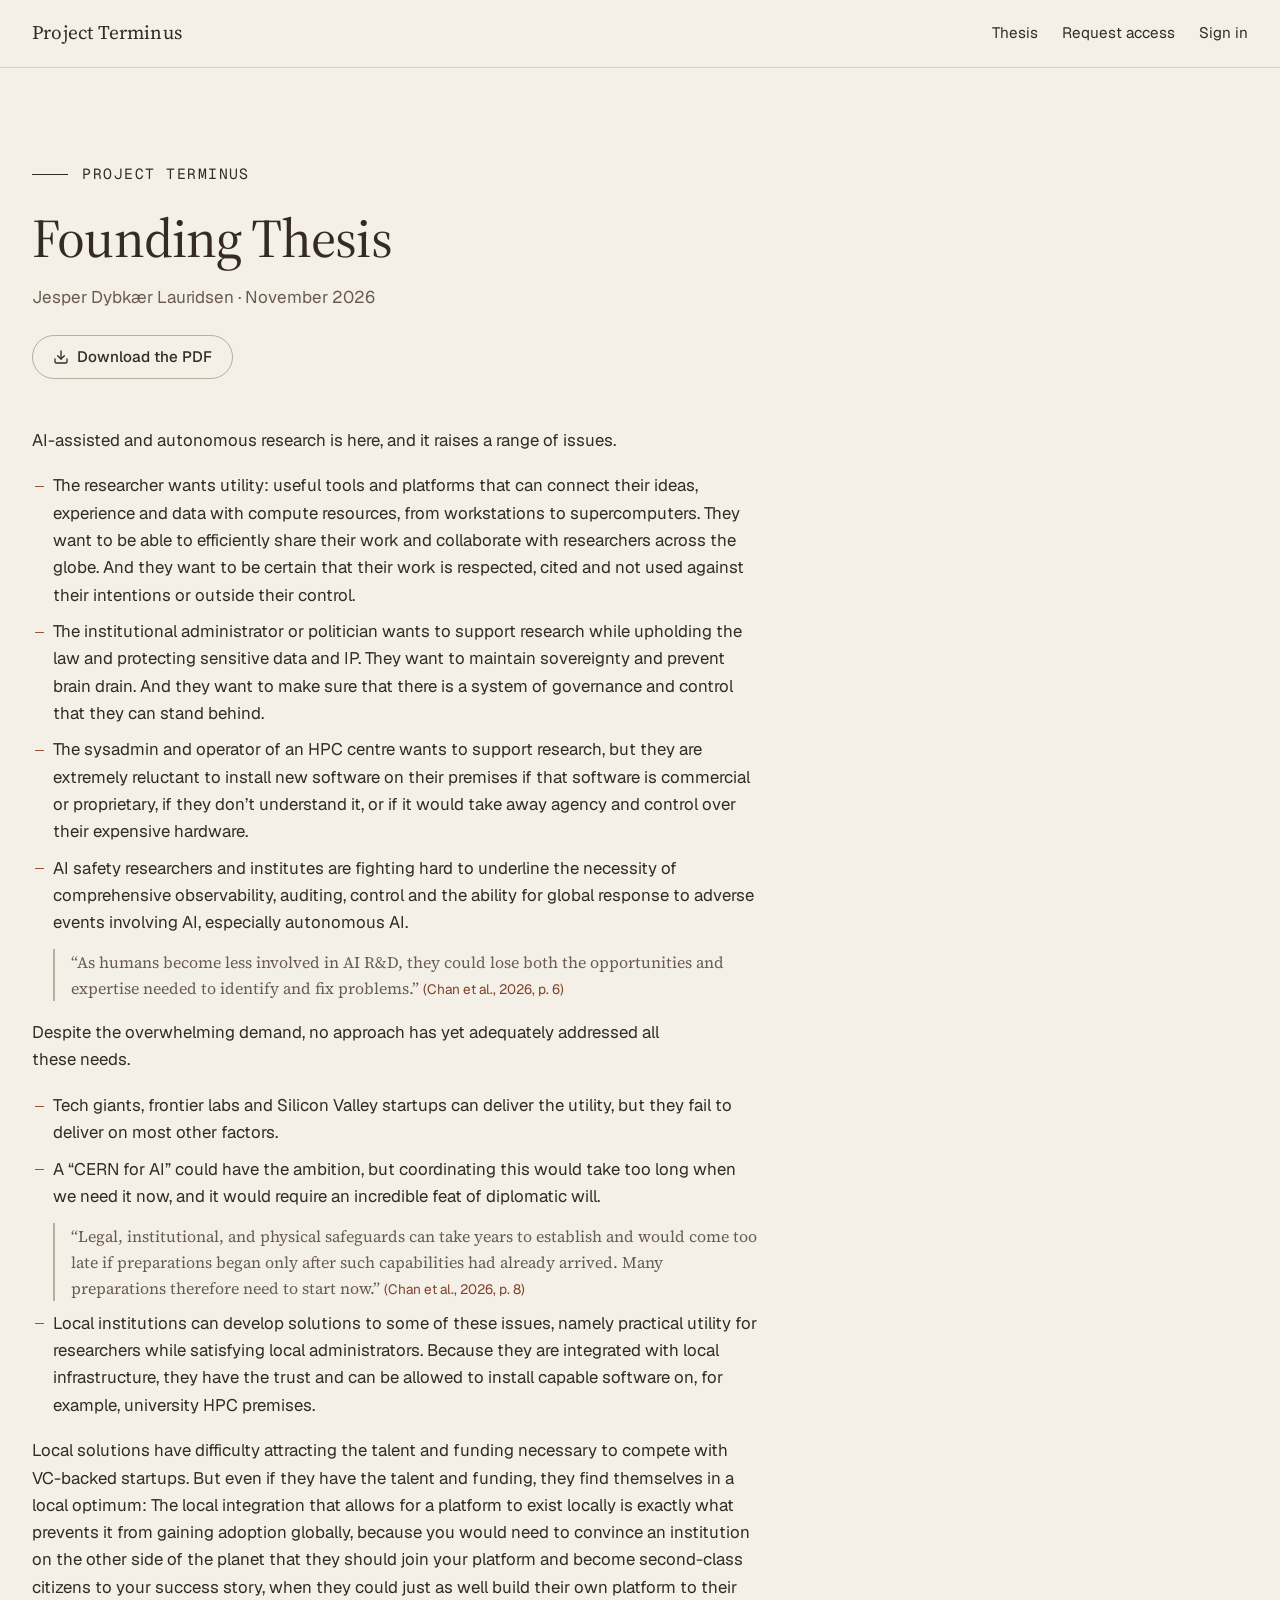
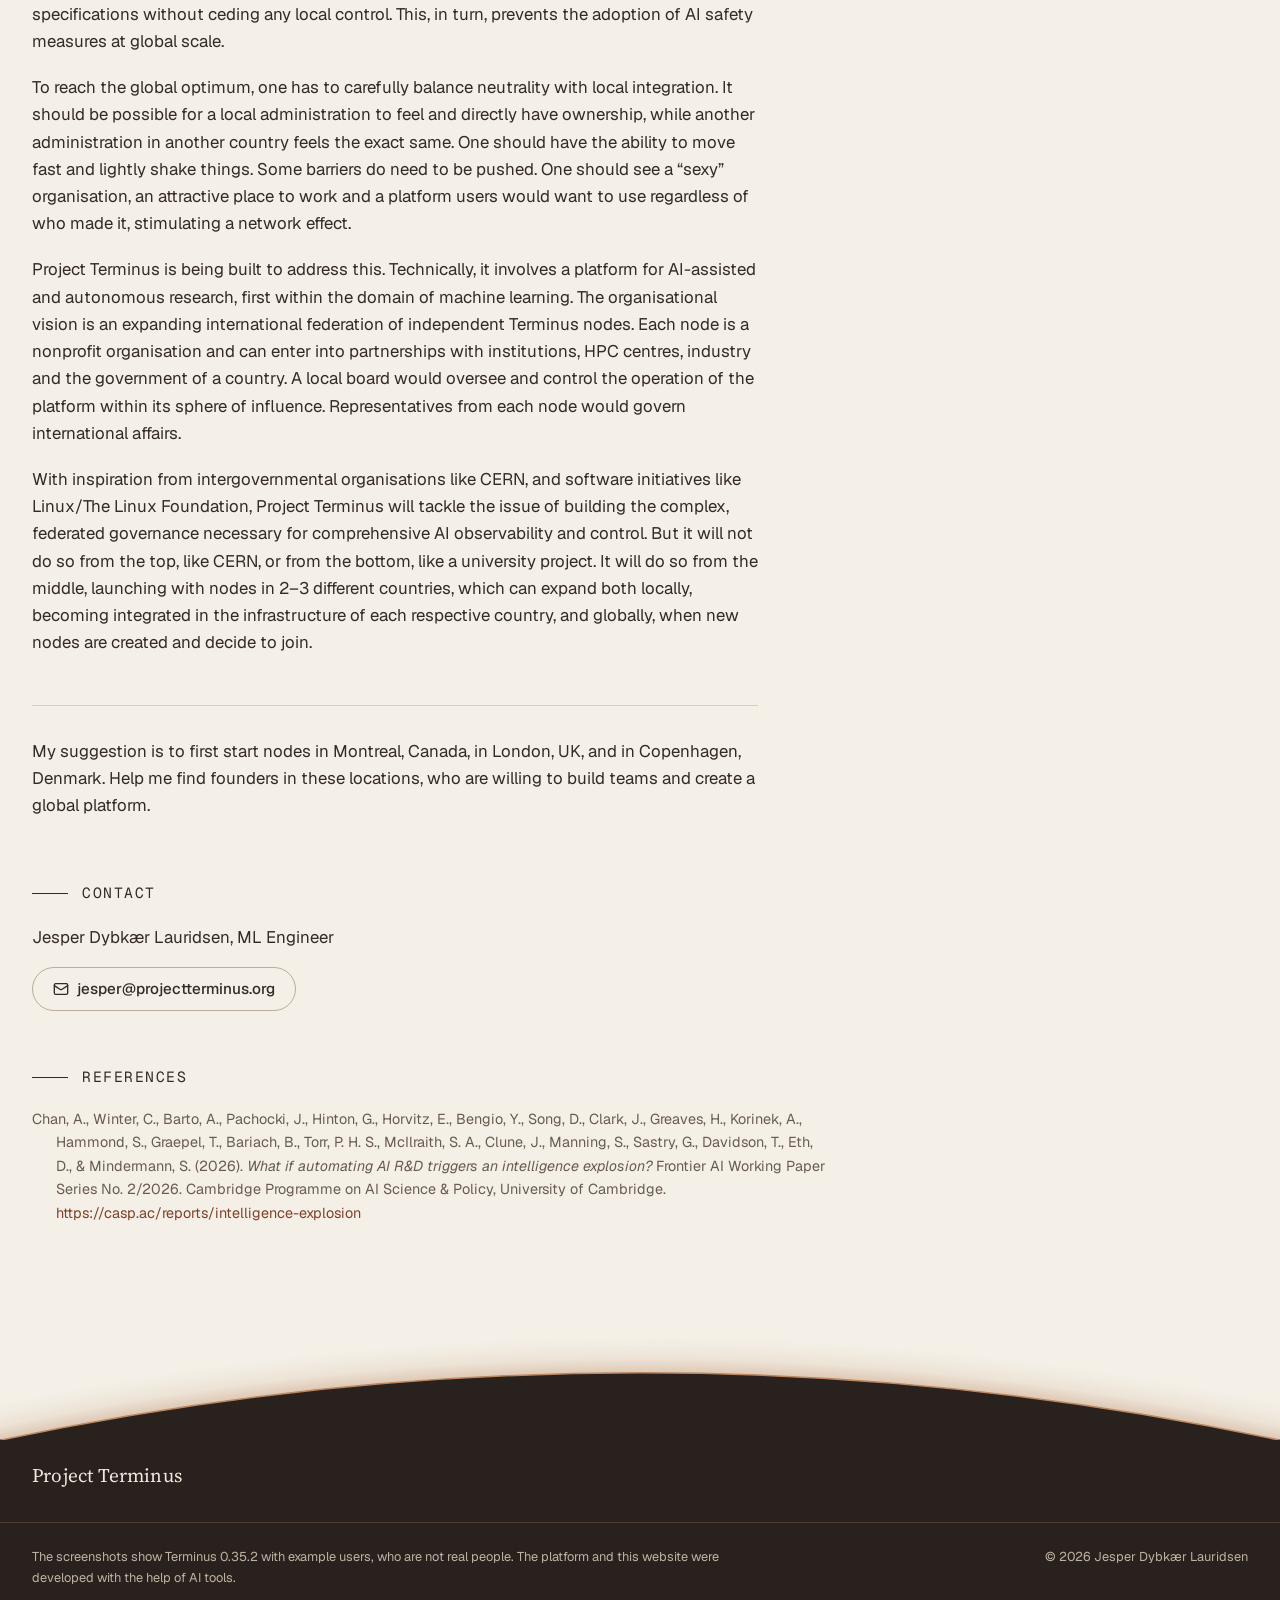
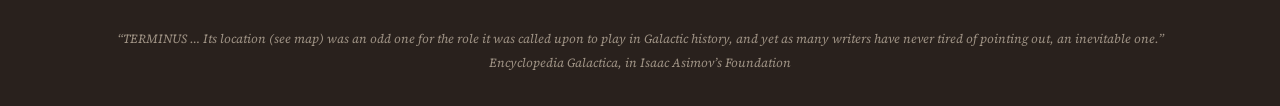
==== thesis/index.html @ 1641c893 "Publish 2026-11-21 (source 337c823)" ====
<!DOCTYPE html><html lang="en"><head><meta charset="utf-8"><meta http-equiv="Content-Security-Policy" content="default-src 'none'; script-src 'self'; img-src 'self'; style-src 'self'; font-src 'self'; base-uri 'none'; form-action 'none'; require-trusted-types-for 'script'; trusted-types 'none'"><meta name="viewport" content="width=device-width, initial-scale=1"><meta name="description" content="The founding thesis of Project Terminus, by Jesper Dybkær Lauridsen: why AI-assisted research needs a platform governed by the research community."><meta name="referrer" content="no-referrer"><meta name="color-scheme" content="light"><meta name="theme-color" content="#f4f0e7"><title>Founding Thesis · Project Terminus</title><link rel="preload" href="/fonts/source-serif-4-opsz.woff2" as="font" type="font/woff2" crossorigin><link rel="preload" href="/fonts/geist-latin-wght-normal.woff2" as="font" type="font/woff2" crossorigin><link rel="stylesheet" href="/_astro/Base.XjhdhnHt.css"></head><body class="min-h-dvh bg-ivory text-umber antialiased"><a href="#main" class="sr-only focus:not-sr-only focus:fixed focus:top-3 focus:left-3 focus:z-50 focus:bg-paper focus:px-3 focus:py-2">Skip to the content</a><header class="border-b border-stone"><div class="wrap flex flex-wrap items-center justify-between gap-x-8 gap-y-3 py-4 sm:py-5"><a href="/" class="text-umber no-underline hover:text-umber" aria-label="Project Terminus, home"><span class="font-serif text-[1.2rem] leading-none tracking-[0.01em]">Project Terminus</span></a><nav aria-label="Main"><ul class="flex flex-wrap gap-x-6 gap-y-1 text-[0.95rem]"><li><a href="/thesis/" class="text-umber no-underline hover:text-sienna-deep hover:underline">Thesis</a></li><li><a href="https://app.projectterminus.org/research/sign-up" class="text-umber no-underline hover:text-sienna-deep hover:underline">Request access</a></li><li><a href="https://app.projectterminus.org/" class="text-umber no-underline hover:text-sienna-deep hover:underline">Sign in</a></li></ul></nav></div></header><main id="main"><article aria-labelledby="thesis-title" class="wrap pt-16 pb-20 sm:pt-24 sm:pb-24"><p class="kicker">Project Terminus</p><h1 id="thesis-title" class="mt-6 text-[clamp(2.2rem,4.6vw,3.4rem)] leading-[1.08] tracking-[-0.015em]">Founding Thesis</h1><p class="mt-4 text-muted">Jesper Dybkær Lauridsen · November 2026</p><div class="mt-6"><a href="/thesis.pdf" class="inline-flex items-center justify-center gap-2 whitespace-nowrap rounded-full font-medium no-underline transition-colors focus-visible:outline-2 focus-visible:outline-offset-3 focus-visible:outline-sienna [&amp;_svg]:size-4 [&amp;_svg]:shrink-0 border border-stone-deep text-umber hover:border-umber hover:text-umber h-11 px-5 text-[0.95rem]"><svg xmlns="http://www.w3.org/2000/svg" width="24" height="24" viewBox="0 0 24 24" fill="none" stroke="currentColor" stroke-width="2" stroke-linecap="round" stroke-linejoin="round" class="lucide lucide-download" aria-hidden="true"><path d="M12 15V3"></path><path d="M21 15v4a2 2 0 0 1-2 2H5a2 2 0 0 1-2-2v-4"></path><path d="m7 10 5 5 5-5"></path></svg>
          Download the PDF
        </a></div><div class="copy prose-ed mt-12"><p>AI-assisted and autonomous research is here, and it raises a range of issues.</p><ul><li>The researcher wants utility: useful tools and platforms that can connect their ideas, experience and data with compute resources, from workstations to supercomputers. They want to be able to efficiently share their work and collaborate with researchers across the globe. And they want to be certain that their work is respected, cited and not used against their intentions or outside their control.</li><li>The institutional administrator or politician wants to support research while upholding the law and protecting sensitive data and IP. They want to maintain sovereignty and prevent brain drain. And they want to make sure that there is a system of governance and control that they can stand behind.</li><li>The sysadmin and operator of an HPC centre wants to support research, but they are extremely reluctant to install new software on their premises if that software is commercial or proprietary, if they don’t understand it, or if it would take away agency and control over their expensive hardware.</li><li>AI safety researchers and institutes are fighting hard to underline the necessity of comprehensive observability, auditing, control and the ability for global response to adverse events involving AI, especially autonomous AI.<blockquote class="mt-3 border-l-2 border-stone-deep pl-4 font-serif text-[1rem] leading-relaxed text-muted">“As humans become less involved in AI R&amp;D, they could lose both the opportunities and expertise needed to identify and fix problems.” <a class="font-sans text-[0.85rem] whitespace-nowrap" href="#references">(Chan et al., 2026, p. 6)</a></blockquote></li></ul><p>Despite the overwhelming demand, no approach has yet adequately addressed all these needs.</p><ul><li>Tech giants, frontier labs and Silicon Valley startups can deliver the utility, but they fail to deliver on most other factors.</li><li>A “CERN for AI” could have the ambition, but coordinating this would take too long when we need it now, and it would require an incredible feat of diplomatic will.<blockquote class="mt-3 border-l-2 border-stone-deep pl-4 font-serif text-[1rem] leading-relaxed text-muted">“Legal, institutional, and physical safeguards can take years to establish and would come too late if preparations began only after such capabilities had already arrived. Many preparations therefore need to start now.” <a class="font-sans text-[0.85rem] whitespace-nowrap" href="#references">(Chan et al., 2026, p. 8)</a></blockquote></li><li>Local institutions can develop solutions to some of these issues, namely practical utility for researchers while satisfying local administrators. Because they are integrated with local infrastructure, they have the trust and can be allowed to install capable software on, for example, university HPC premises.</li></ul><p>Local solutions have difficulty attracting the talent and funding necessary to compete with VC-backed startups. But even if they have the talent and funding, they find themselves in a local optimum: The local integration that allows for a platform to exist locally is exactly what prevents it from gaining adoption globally, because you would need to convince an institution on the other side of the planet that they should join your platform and become second-class citizens to your success story, when they could just as well build their own platform to their specifications without ceding any local control. This, in turn, prevents the adoption of AI safety measures at global scale.</p><p>To reach the global optimum, one has to carefully balance neutrality with local integration. It should be possible for a local administration to feel and directly have ownership, while another administration in another country feels the exact same. One should have the ability to move fast and lightly shake things. Some barriers do need to be pushed. One should see a “sexy” organisation, an attractive place to work and a platform users would want to use regardless of who made it, stimulating a network effect.</p><p>Project Terminus is being built to address this. Technically, it involves a platform for AI-assisted and autonomous research, first within the domain of machine learning. The organisational vision is an expanding international federation of independent Terminus nodes. Each node is a nonprofit organisation and can enter into partnerships with institutions, HPC centres, industry and the government of a country. A local board would oversee and control the operation of the platform within its sphere of influence. Representatives from each node would govern international affairs.</p><p>With inspiration from intergovernmental organisations like CERN, and software initiatives like Linux/The Linux Foundation, Project Terminus will tackle the issue of building the complex, federated governance necessary for comprehensive AI observability and control. But it will not do so from the top, like CERN, or from the bottom, like a university project. It will do so from the middle, launching with nodes in 2–3 different countries, which can expand both locally, becoming integrated in the infrastructure of each respective country, and globally, when new nodes are created and decide to join.</p></div><section aria-label="Closing" class="copy mt-12 border-t border-stone pt-8"><p>My suggestion is to first start nodes in Montreal, Canada, in London, UK, and in Copenhagen, Denmark. Help me find founders in these locations, who are willing to build teams and create a global platform.</p></section><section aria-labelledby="thesis-contact" class="mt-16"><h2 id="thesis-contact" class="kicker">Contact</h2><p class="mt-5 text-[1.05rem] leading-relaxed">Jesper Dybkær Lauridsen, ML Engineer</p><div class="mt-4"><a href="mailto:jesper@projectterminus.org" class="inline-flex items-center justify-center gap-2 whitespace-nowrap rounded-full font-medium no-underline transition-colors focus-visible:outline-2 focus-visible:outline-offset-3 focus-visible:outline-sienna [&amp;_svg]:size-4 [&amp;_svg]:shrink-0 border border-stone-deep text-umber hover:border-umber hover:text-umber h-11 px-5 text-[0.95rem]"><svg xmlns="http://www.w3.org/2000/svg" width="24" height="24" viewBox="0 0 24 24" fill="none" stroke="currentColor" stroke-width="2" stroke-linecap="round" stroke-linejoin="round" class="lucide lucide-mail" aria-hidden="true"><path d="m22 7-8.991 5.727a2 2 0 0 1-2.009 0L2 7"></path><rect x="2" y="4" width="20" height="16" rx="2"></rect></svg>jesper@projectterminus.org</a></div></section><section id="references" aria-labelledby="thesis-references" class="mt-14 scroll-mt-4"><h2 id="thesis-references" class="kicker">References</h2><p class="mt-5 max-w-[80ch] pl-6 -indent-6 text-[0.9rem] leading-relaxed text-muted">Chan, A., Winter, C., Barto, A., Pachocki, J., Hinton, G., Horvitz, E., Bengio, Y., Song, D., Clark, J., Greaves, H., Korinek, A., Hammond, S., Graepel, T., Bariach, B., Torr, P. H. S., McIlraith, S. A., Clune, J., Manning, S., Sastry, G., Davidson, T., Eth, D., &amp; Mindermann, S. (2026). <i>What if automating AI R&amp;D triggers an intelligence explosion?</i> Frontier AI Working Paper Series No. 2/2026. Cambridge Programme on AI Science &amp; Policy, University of Cambridge. <a href="https://casp.ac/reports/intelligence-explosion">https://casp.ac/reports/intelligence-explosion</a></p></section></article></main><footer class="mt-4"><svg class="planet" viewBox="0 -28 1000 80.66" width="1000" height="80.66" aria-hidden="true" focusable="false"><defs><radialGradient id="planet-atmosphere" gradientUnits="userSpaceOnUse" cx="500" cy="2400" r="2428"><stop class="planet-haze planet-haze--rim" offset="0.98847"></stop><stop class="planet-haze planet-haze--thin" offset="0.99308"></stop><stop class="planet-haze planet-haze--out" offset="1"></stop></radialGradient></defs><circle class="planet-atmosphere" cx="500" cy="2400" r="2428" fill="url(#planet-atmosphere)"></circle><path class="planet-body" d="M0 52.66 A2400 2400 0 0 1 1000 52.66 V80.66 H0 Z"></path><path class="planet-rim" d="M0 52.66 A2400 2400 0 0 1 1000 52.66"></path></svg><div class="bg-night text-on-night"><div class="wrap pt-6 pb-8"><span class="font-serif text-[1.2rem] leading-none tracking-[0.01em] text-on-night">Project Terminus</span></div><div class="border-t border-night-line"><div class="wrap py-6 text-[0.8rem] leading-relaxed text-on-night-muted"><div class="flex flex-col gap-2 md:flex-row md:justify-between md:gap-10"><p class="max-w-[90ch]">The screenshots show Terminus 0.35.2 with example users, who are not real people. The platform and this website were developed with the help of AI tools.</p><p class="shrink-0">© 2026 Jesper Dybkær Lauridsen</p></div><p class="mt-10 pb-2 text-center font-serif text-[0.78rem] text-night-quiet italic"><span class="block">“TERMINUS … Its location (see map) was an odd one for the role it was called upon to play in Galactic history, and yet as many writers have never tired of pointing out, an inevitable one.”</span><span class="mt-1 block">Encyclopedia Galactica, in Isaac Asimov’s <cite>Foundation</cite></span></p></div></div></div></footer></body></html>
---- _astro/Base.XjhdhnHt.css ----
/*! tailwindcss v4.3.3 | MIT License | https://tailwindcss.com */
@layer properties{@supports (((-webkit-hyphens:none)) and (not (margin-trim:inline))) or ((-moz-orient:inline) and (not (color:rgb(from red r g b)))){*,:before,:after,::backdrop{--tw-rotate-x:initial;--tw-rotate-y:initial;--tw-rotate-z:initial;--tw-skew-x:initial;--tw-skew-y:initial;--tw-border-style:solid;--tw-leading:initial;--tw-font-weight:initial;--tw-tracking:initial;--tw-shadow:0 0 #0000;--tw-shadow-color:initial;--tw-shadow-alpha:100%;--tw-inset-shadow:0 0 #0000;--tw-inset-shadow-color:initial;--tw-inset-shadow-alpha:100%;--tw-ring-color:initial;--tw-ring-shadow:0 0 #0000;--tw-inset-ring-color:initial;--tw-inset-ring-shadow:0 0 #0000;--tw-ring-inset:initial;--tw-ring-offset-width:0px;--tw-ring-offset-color:#fff;--tw-ring-offset-shadow:0 0 #0000;--tw-outline-style:solid;--tw-ease:initial}}}@layer theme{:root,:host{--font-sans:"Geist", system-ui, -apple-system, "Segoe UI", Roboto, Arial, sans-serif;--font-serif:"Source Serif 4", "Iowan Old Style", Georgia, serif;--font-mono:"Geist Mono", ui-monospace, "SFMono-Regular", Menlo, Consolas, monospace;--spacing:.25rem;--text-sm:.875rem;--text-sm--line-height:calc(1.25 / .875);--text-base:1rem;--text-base--line-height:calc(1.5 / 1);--font-weight-medium:500;--leading-relaxed:1.625;--ease-in:cubic-bezier(.4, 0, 1, 1);--ease-out:cubic-bezier(0, 0, .2, 1);--default-transition-duration:.15s;--default-transition-timing-function:cubic-bezier(.4, 0, .2, 1);--default-font-family:var(--font-sans);--default-mono-font-family:var(--font-mono);--color-ivory:#f4f0e7;--color-paper:#fbf9f4;--color-umber:#352a24;--color-muted:#6a5b50;--color-sienna:#9b5438;--color-sienna-deep:#7e4029;--color-stone:#d8cfc1;--color-stone-deep:#b9ad9c;--color-night:#29211d;--color-on-night:#efe8dc;--color-on-night-muted:#bfb2a2;--color-copper:#ba8761;--color-run-base:#8c7f72;--color-run-gate:#9b5438;--color-run-comb:#3f6274;--color-run-abl:#6f8fa0;--color-run-sum:#6b7a3a}}@layer base{*,:after,:before,::backdrop{box-sizing:border-box;border:0 solid;margin:0;padding:0}::file-selector-button{box-sizing:border-box;border:0 solid;margin:0;padding:0}html,:host{-webkit-text-size-adjust:100%;tab-size:4;line-height:1.5;font-family:var(--default-font-family,-apple-system, BlinkMacSystemFont, "Segoe UI", Roboto, "Helvetica Neue", "Noto Sans", Arial, sans-serif, "Apple Color Emoji", "Segoe UI Emoji", "Segoe UI Symbol", "Noto Color Emoji");font-feature-settings:var(--default-font-feature-settings,normal);font-variation-settings:var(--default-font-variation-settings,normal);-webkit-tap-highlight-color:transparent}hr{height:0;color:inherit;border-top-width:1px}abbr:where([title]){text-decoration:underline dotted}h1,h2,h3,h4,h5,h6{font-size:inherit;font-weight:inherit}a{color:inherit;-webkit-text-decoration:inherit;-webkit-text-decoration:inherit;-webkit-text-decoration:inherit;text-decoration:inherit}b,strong{font-weight:bolder}code,kbd,samp,pre{font-family:var(--default-mono-font-family,ui-monospace, SFMono-Regular, Menlo, Monaco, Consolas, "Liberation Mono", "Courier New", monospace);font-feature-settings:var(--default-mono-font-feature-settings,normal);font-variation-settings:var(--default-mono-font-variation-settings,normal);font-size:1em}small{font-size:80%}sub,sup{vertical-align:baseline;font-size:75%;line-height:0;position:relative}sub{bottom:-.25em}sup{top:-.5em}table{text-indent:0;border-color:inherit;border-collapse:collapse}:-moz-focusring:where(:not(iframe)){outline:auto}progress{vertical-align:baseline}summary{display:list-item}ol,ul,menu{list-style:none}img,svg,video,canvas,audio,iframe,embed,object{vertical-align:middle;display:block}img,video{max-width:100%;height:auto}button,input,select,optgroup,textarea{font:inherit;font-feature-settings:inherit;font-variation-settings:inherit;letter-spacing:inherit;color:inherit;opacity:1;background-color:#0000;border-radius:0}::file-selector-button{font:inherit;font-feature-settings:inherit;font-variation-settings:inherit;letter-spacing:inherit;color:inherit;opacity:1;background-color:#0000;border-radius:0}:where(select:is([multiple],[size])) optgroup{font-weight:bolder}:where(select:is([multiple],[size])) optgroup option{padding-inline-start:20px}::file-selector-button{margin-inline-end:4px}::placeholder{opacity:1}@supports (not ((-webkit-appearance:-apple-pay-button))) or (contain-intrinsic-size:1px){::placeholder{color:currentColor}@supports (color:color-mix(in lab, red, red)){::placeholder{color:color-mix(in oklab, currentcolor 50%, transparent)}}}textarea{resize:vertical}::-webkit-search-decoration{-webkit-appearance:none}::-webkit-date-and-time-value{min-height:1lh;text-align:inherit}::-webkit-datetime-edit{display:inline-flex}::-webkit-datetime-edit-fields-wrapper{padding:0}::-webkit-datetime-edit{padding-block:0}::-webkit-datetime-edit-year-field{padding-block:0}::-webkit-datetime-edit-month-field{padding-block:0}::-webkit-datetime-edit-day-field{padding-block:0}::-webkit-datetime-edit-hour-field{padding-block:0}::-webkit-datetime-edit-minute-field{padding-block:0}::-webkit-datetime-edit-second-field{padding-block:0}::-webkit-datetime-edit-millisecond-field{padding-block:0}::-webkit-datetime-edit-meridiem-field{padding-block:0}::-webkit-calendar-picker-indicator{line-height:1}:-moz-ui-invalid{box-shadow:none}button,input:where([type=button],[type=reset],[type=submit]){appearance:button}::file-selector-button{appearance:button}::-webkit-inner-spin-button{height:auto}::-webkit-outer-spin-button{height:auto}[hidden]:where(:not([hidden=until-found])){display:none!important}*,:before,:after{border-color:var(--color-stone)}html{font-family:var(--font-sans);color:var(--color-umber);background:var(--color-ivory);scroll-behavior:smooth;-webkit-text-size-adjust:100%}@media (prefers-reduced-motion:reduce){html{scroll-behavior:auto}}body{background:var(--color-ivory);font-size:1.0625rem;line-height:1.6}a{color:var(--color-sienna-deep);text-underline-offset:3px;text-decoration-thickness:1px}a:hover{color:var(--color-umber)}:focus-visible{outline:2px solid var(--color-sienna);outline-offset:3px}h1,h2,h3{font-family:var(--font-serif);font-optical-sizing:auto;text-wrap:balance;font-weight:450;line-height:1.15}p{text-wrap:pretty}::selection{background:#e7d6c4}}@layer components{.annotation{font-family:var(--font-mono);letter-spacing:.08em;text-transform:uppercase;color:var(--color-muted);font-size:.75rem;line-height:1.5}.kicker{font-family:var(--font-mono);letter-spacing:.1em;text-transform:uppercase;align-items:center;gap:.9rem;font-size:.92rem;font-weight:400;line-height:1.4;display:flex}.kicker:before{content:"";border-top:1.5px solid;width:2.25rem}.kicker b{color:var(--color-sienna);font-weight:500}.kicker-dark b{color:var(--color-copper)}.copy{max-width:66ch;font-size:1.05rem;line-height:1.625}.copy>*+*{margin-top:1.25rem}.prose-ed>*+*{margin-top:1.1em}.prose-ed h2{margin-top:2.2em;font-size:1.75rem}.prose-ed h3{margin-top:1.6em;font-size:1.25rem}.prose-ed ul,.prose-ed ol{padding-left:1.25em}.prose-ed ul{list-style:none}.prose-ed ul>li{position:relative}.prose-ed ul>li:before{content:"";border-top:1px solid var(--color-sienna);width:.5em;position:absolute;top:.8em;left:-1.05em}.prose-ed ol{list-style:decimal}.prose-ed li+li{margin-top:.55em}.prose-ed li::marker{color:var(--color-muted);font-family:var(--font-mono);font-size:.85em}.wrap{max-width:1320px;margin-inline:auto;padding-inline:1rem}@media (width>=640px){.wrap{padding-inline:2rem}}.plate{border:1px solid var(--color-stone);background-color:var(--color-paper);background-image:linear-gradient(90deg,#352a2408 1px,#0000 1px),linear-gradient(#352a2408 1px,#0000 1px);background-position:-1px -1px;background-size:28px 28px;border-radius:4px;position:relative}.plate:before,.plate:after{content:"";border-color:var(--color-stone-deep);border-style:solid;width:10px;height:10px;position:absolute}.plate:before{border-width:1px 0 0 1px;top:8px;left:8px}.plate:after{border-width:0 1px 1px 0;bottom:8px;right:8px}.planet{width:100%;height:auto;margin-bottom:-1px;display:block;overflow:hidden}.planet-haze{stop-color:var(--color-copper)}.planet-haze--rim{stop-opacity:.38}.planet-haze--thin{stop-opacity:.12}.planet-haze--out{stop-opacity:0}.planet-body{fill:var(--color-night)}.planet-rim{fill:none;stroke:var(--color-copper);stroke-width:1.5px;vector-effect:non-scaling-stroke}}@layer utilities{.visible{visibility:visible}.sr-only{clip-path:inset(50%);white-space:nowrap;border-width:0;width:1px;height:1px;margin:-1px;padding:0;position:absolute;overflow:hidden}.fixed{position:fixed}.relative{position:relative}.static{position:static}.container{width:100%}@media (width>=40rem){.container{max-width:40rem}}@media (width>=48rem){.container{max-width:48rem}}@media (width>=64rem){.container{max-width:64rem}}@media (width>=80rem){.container{max-width:80rem}}@media (width>=96rem){.container{max-width:96rem}}.mt-1{margin-top:var(--spacing)}.mt-3{margin-top:calc(var(--spacing) * 3)}.mt-4{margin-top:calc(var(--spacing) * 4)}.mt-5{margin-top:calc(var(--spacing) * 5)}.mt-6{margin-top:calc(var(--spacing) * 6)}.mt-8{margin-top:calc(var(--spacing) * 8)}.mt-10{margin-top:calc(var(--spacing) * 10)}.mt-12{margin-top:calc(var(--spacing) * 12)}.mt-14{margin-top:calc(var(--spacing) * 14)}.mt-16{margin-top:calc(var(--spacing) * 16)}.block{display:block}.contents{display:contents}.flex{display:flex}.grid{display:grid}.hidden{display:none}.inline{display:inline}.inline-flex{display:inline-flex}.table{display:table}.h-9{height:calc(var(--spacing) * 9)}.h-11{height:calc(var(--spacing) * 11)}.h-12{height:calc(var(--spacing) * 12)}.h-auto{height:auto}.min-h-dvh{min-height:100dvh}.w-full{width:100%}.max-w-\[18ch\]{max-width:18ch}.max-w-\[80ch\]{max-width:80ch}.max-w-\[90ch\]{max-width:90ch}.shrink{flex-shrink:1}.shrink-0{flex-shrink:0}.transform{transform:var(--tw-rotate-x,) var(--tw-rotate-y,) var(--tw-rotate-z,) var(--tw-skew-x,) var(--tw-skew-y,)}.scroll-mt-4{scroll-margin-top:calc(var(--spacing) * 4)}.flex-col{flex-direction:column}.flex-wrap{flex-wrap:wrap}.items-center{align-items:center}.justify-between{justify-content:space-between}.justify-center{justify-content:center}.gap-2{gap:calc(var(--spacing) * 2)}.gap-3{gap:calc(var(--spacing) * 3)}.gap-x-6{column-gap:calc(var(--spacing) * 6)}.gap-x-8{column-gap:calc(var(--spacing) * 8)}.gap-y-1{row-gap:var(--spacing)}.gap-y-3{row-gap:calc(var(--spacing) * 3)}.gap-y-10{row-gap:calc(var(--spacing) * 10)}.overflow-hidden{overflow:hidden}.rounded-\[4px\]{border-radius:4px}.rounded-full{border-radius:2147483647px}.border{border-style:var(--tw-border-style);border-width:1px}.border-t{border-top-style:var(--tw-border-style);border-top-width:1px}.border-b{border-bottom-style:var(--tw-border-style);border-bottom-width:1px}.border-l-2{border-left-style:var(--tw-border-style);border-left-width:2px}.border-night-line{border-color:#4a3d35}.border-stone{border-color:#d8cfc1}.border-stone-deep{border-color:#b9ad9c}.bg-ivory{background-color:#f4f0e7}.bg-night{background-color:#29211d}.bg-on-night{background-color:#efe8dc}.bg-paper{background-color:#fbf9f4}.bg-umber{background-color:#352a24}.px-4{padding-inline:calc(var(--spacing) * 4)}.px-5{padding-inline:calc(var(--spacing) * 5)}.px-6{padding-inline:calc(var(--spacing) * 6)}.py-4{padding-block:calc(var(--spacing) * 4)}.py-6{padding-block:calc(var(--spacing) * 6)}.pt-6{padding-top:calc(var(--spacing) * 6)}.pt-8{padding-top:calc(var(--spacing) * 8)}.pt-16{padding-top:calc(var(--spacing) * 16)}.pb-2{padding-bottom:calc(var(--spacing) * 2)}.pb-8{padding-bottom:calc(var(--spacing) * 8)}.pb-16{padding-bottom:calc(var(--spacing) * 16)}.pb-20{padding-bottom:calc(var(--spacing) * 20)}.pl-4{padding-left:calc(var(--spacing) * 4)}.pl-6{padding-left:calc(var(--spacing) * 6)}.text-center{text-align:center}.-indent-6{text-indent:calc(var(--spacing) * -6)}.font-sans{font-family:var(--font-sans)}.font-serif{font-family:var(--font-serif)}.text-base{font-size:var(--text-base);line-height:var(--tw-leading,var(--text-base--line-height))}.text-sm{font-size:var(--text-sm);line-height:var(--tw-leading,var(--text-sm--line-height))}.text-\[0\.8rem\]{font-size:.8rem}.text-\[0\.9rem\]{font-size:.9rem}.text-\[0\.78rem\]{font-size:.78rem}.text-\[0\.85rem\]{font-size:.85rem}.text-\[0\.95rem\]{font-size:.95rem}.text-\[1\.2rem\]{font-size:1.2rem}.text-\[1\.05rem\]{font-size:1.05rem}.text-\[1rem\]{font-size:1rem}.text-\[clamp\(2\.2rem\,4\.6vw\,3\.4rem\)\]{font-size:clamp(2.2rem,4.6vw,3.4rem)}.text-\[clamp\(2\.4rem\,5\.2vw\,4\.2rem\)\]{font-size:clamp(2.4rem,5.2vw,4.2rem)}.leading-\[1\.06\]{--tw-leading:1.06;line-height:1.06}.leading-\[1\.08\]{--tw-leading:1.08;line-height:1.08}.leading-none{--tw-leading:1;line-height:1}.leading-relaxed{--tw-leading:var(--leading-relaxed);line-height:var(--leading-relaxed)}.font-medium{--tw-font-weight:var(--font-weight-medium);font-weight:var(--font-weight-medium)}.tracking-\[-0\.015em\]{--tw-tracking:-.015em;letter-spacing:-.015em}.tracking-\[-0\.018em\]{--tw-tracking:-.018em;letter-spacing:-.018em}.tracking-\[0\.01em\]{--tw-tracking:.01em;letter-spacing:.01em}.text-wrap{text-wrap:wrap}.whitespace-nowrap{white-space:nowrap}.text-muted{color:#6a5b50}.text-night{color:#29211d}.text-night-quiet{color:#a09486}.text-on-night{color:#efe8dc}.text-on-night-muted{color:#bfb2a2}.text-paper{color:#fbf9f4}.text-umber{color:#352a24}.italic{font-style:italic}.no-underline{text-decoration-line:none}.underline{text-decoration-line:underline}.antialiased{-webkit-font-smoothing:antialiased;-moz-osx-font-smoothing:grayscale}.ring{--tw-ring-shadow:var(--tw-ring-inset,) 0 0 0 calc(1px + var(--tw-ring-offset-width)) var(--tw-ring-color,currentcolor);box-shadow:var(--tw-inset-shadow), var(--tw-inset-ring-shadow), var(--tw-ring-offset-shadow), var(--tw-ring-shadow), var(--tw-shadow)}.outline{outline-style:var(--tw-outline-style);outline-width:1px}.transition-colors{transition-property:color,background-color,border-color,outline-color,text-decoration-color,fill,stroke,--tw-gradient-from,--tw-gradient-via,--tw-gradient-to;transition-timing-function:var(--tw-ease,var(--default-transition-timing-function));transition-duration:var(--tw-duration,var(--default-transition-duration))}.ease-in{--tw-ease:var(--ease-in);transition-timing-function:var(--ease-in)}.ease-out{--tw-ease:var(--ease-out);transition-timing-function:var(--ease-out)}@media (hover:hover){.hover\:border-copper:hover{border-color:#ba8761}.hover\:border-umber:hover{border-color:#352a24}.hover\:bg-copper:hover{background-color:#ba8761}.hover\:bg-sienna-deep:hover{background-color:#7e4029}.hover\:text-night:hover{color:#29211d}.hover\:text-on-night:hover{color:#efe8dc}.hover\:text-paper:hover{color:#fbf9f4}.hover\:text-sienna-deep:hover{color:#7e4029}.hover\:text-umber:hover{color:#352a24}.hover\:underline:hover{text-decoration-line:underline}}.focus\:not-sr-only:focus{clip-path:none;white-space:normal;width:auto;height:auto;margin:0;padding:0;position:static;overflow:visible}.focus\:fixed:focus{position:fixed}.focus\:top-3:focus{top:calc(var(--spacing) * 3)}.focus\:left-3:focus{left:calc(var(--spacing) * 3)}.focus\:z-50:focus{z-index:50}.focus\:bg-paper:focus{background-color:#fbf9f4}.focus\:px-3:focus{padding-inline:calc(var(--spacing) * 3)}.focus\:py-2:focus{padding-block:calc(var(--spacing) * 2)}.focus-visible\:outline-2:focus-visible{outline-style:var(--tw-outline-style);outline-width:2px}.focus-visible\:outline-offset-3:focus-visible{outline-offset:3px}.focus-visible\:outline-sienna:focus-visible{outline-color:#9b5438}@media (width>=40rem){.sm\:flex-row{flex-direction:row}.sm\:flex-wrap{flex-wrap:wrap}.sm\:py-5{padding-block:calc(var(--spacing) * 5)}.sm\:pt-20{padding-top:calc(var(--spacing) * 20)}.sm\:pt-24{padding-top:calc(var(--spacing) * 24)}.sm\:pb-20{padding-bottom:calc(var(--spacing) * 20)}.sm\:pb-24{padding-bottom:calc(var(--spacing) * 24)}}@media (width>=48rem){.md\:grid-cols-2{grid-template-columns:repeat(2,minmax(0,1fr))}.md\:flex-row{flex-direction:row}.md\:justify-between{justify-content:space-between}.md\:gap-10{gap:calc(var(--spacing) * 10)}}.\[\&_svg\]\:size-4 svg{width:calc(var(--spacing) * 4);height:calc(var(--spacing) * 4)}.\[\&_svg\]\:shrink-0 svg{flex-shrink:0}}@font-face{font-family:"Source Serif 4";font-style:normal;font-weight:200 900;font-display:swap;src:url(/fonts/source-serif-4-opsz.woff2)format("woff2")}@font-face{font-family:"Source Serif 4";font-style:italic;font-weight:200 900;font-display:swap;src:url(/fonts/source-serif-4-opsz-italic.woff2)format("woff2")}@font-face{font-family:Geist;font-style:normal;font-weight:100 900;font-display:swap;src:url(/fonts/geist-latin-wght-normal.woff2)format("woff2")}@font-face{font-family:Geist;font-style:italic;font-weight:100 900;font-display:swap;src:url(/fonts/geist-latin-wght-italic.woff2)format("woff2")}@font-face{font-family:Geist Mono;font-style:normal;font-weight:100 900;font-display:swap;src:url(/fonts/geist-mono-latin-wght-normal.woff2)format("woff2")}:root{color-scheme:light}@property --tw-rotate-x{syntax:"*";inherits:false}@property --tw-rotate-y{syntax:"*";inherits:false}@property --tw-rotate-z{syntax:"*";inherits:false}@property --tw-skew-x{syntax:"*";inherits:false}@property --tw-skew-y{syntax:"*";inherits:false}@property --tw-border-style{syntax:"*";inherits:false;initial-value:solid}@property --tw-leading{syntax:"*";inherits:false}@property --tw-font-weight{syntax:"*";inherits:false}@property --tw-tracking{syntax:"*";inherits:false}@property --tw-shadow{syntax:"*";inherits:false;initial-value:0 0 #0000}@property --tw-shadow-color{syntax:"*";inherits:false}@property --tw-shadow-alpha{syntax:"<percentage>";inherits:false;initial-value:100%}@property --tw-inset-shadow{syntax:"*";inherits:false;initial-value:0 0 #0000}@property --tw-inset-shadow-color{syntax:"*";inherits:false}@property --tw-inset-shadow-alpha{syntax:"<percentage>";inherits:false;initial-value:100%}@property --tw-ring-color{syntax:"*";inherits:false}@property --tw-ring-shadow{syntax:"*";inherits:false;initial-value:0 0 #0000}@property --tw-inset-ring-color{syntax:"*";inherits:false}@property --tw-inset-ring-shadow{syntax:"*";inherits:false;initial-value:0 0 #0000}@property --tw-ring-inset{syntax:"*";inherits:false}@property --tw-ring-offset-width{syntax:"<length>";inherits:false;initial-value:0}@property --tw-ring-offset-color{syntax:"*";inherits:false;initial-value:#fff}@property --tw-ring-offset-shadow{syntax:"*";inherits:false;initial-value:0 0 #0000}@property --tw-outline-style{syntax:"*";inherits:false;initial-value:solid}@property --tw-ease{syntax:"*";inherits:false}
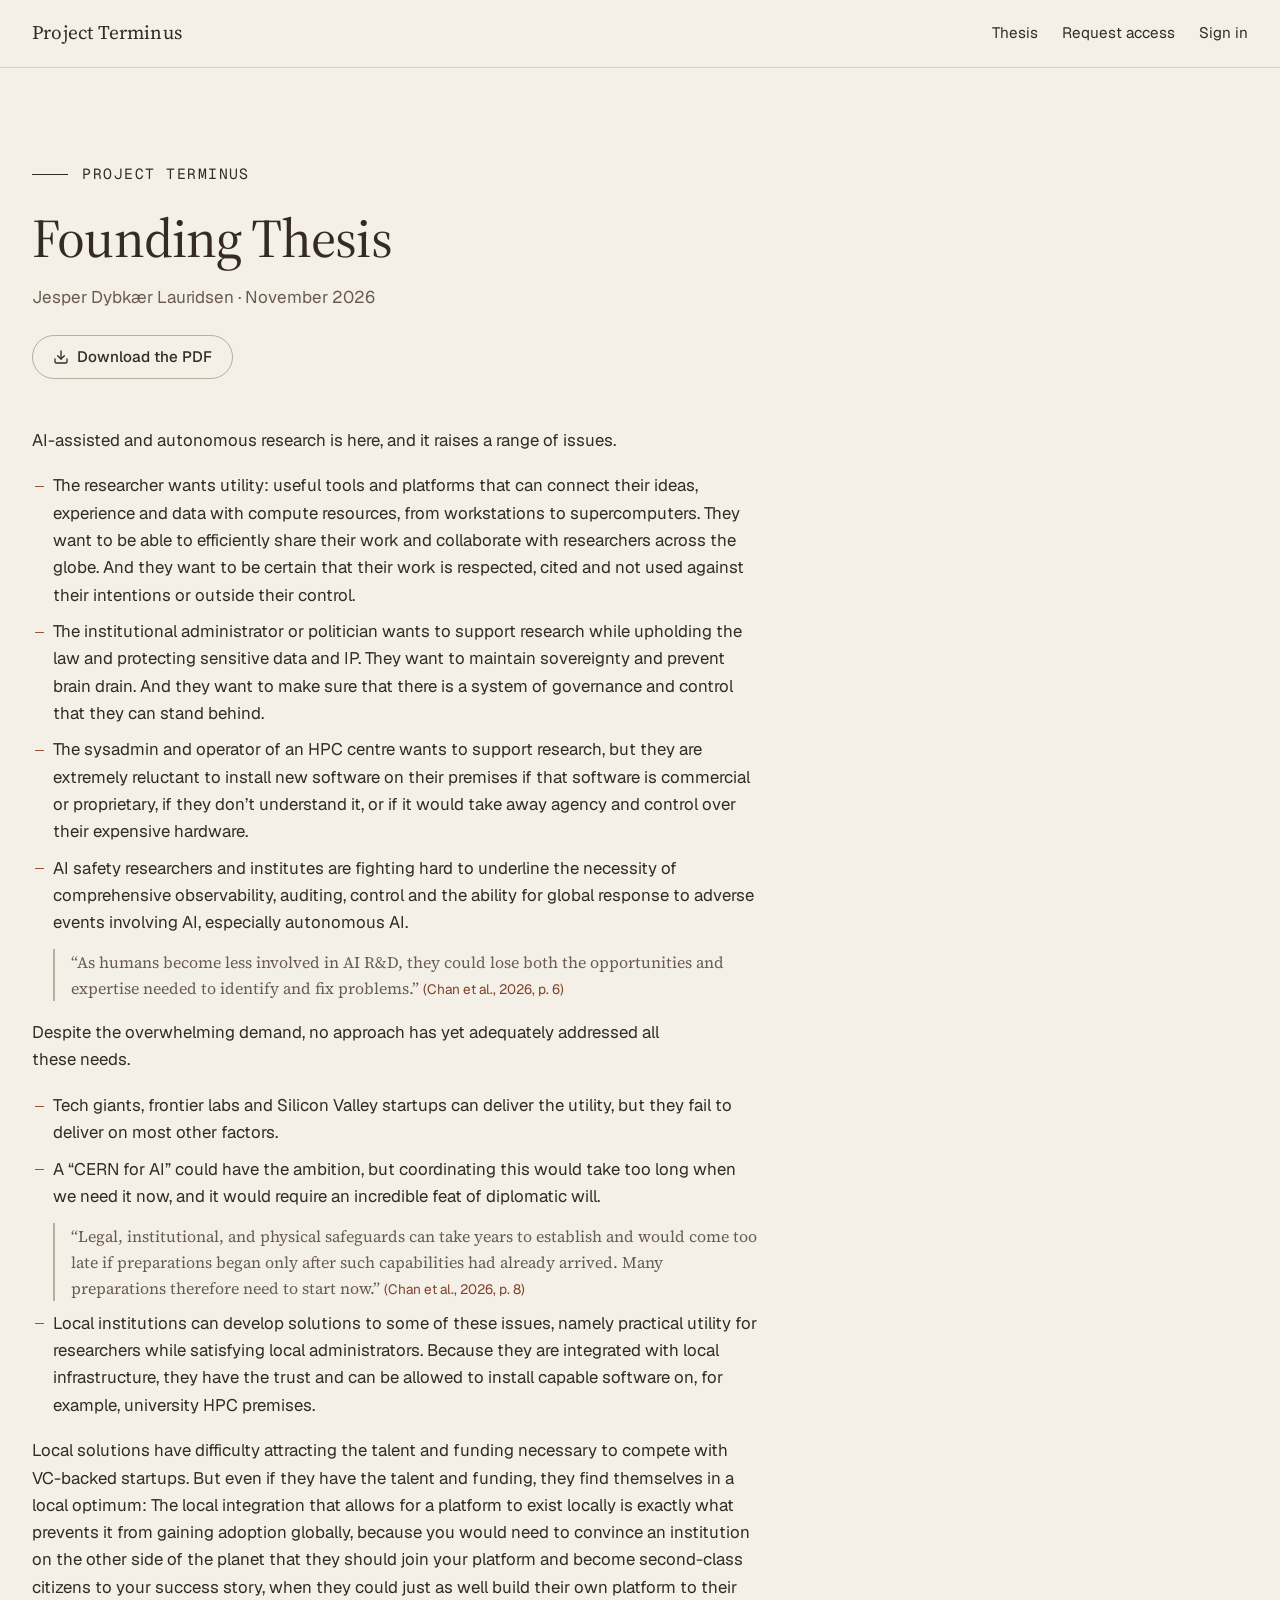
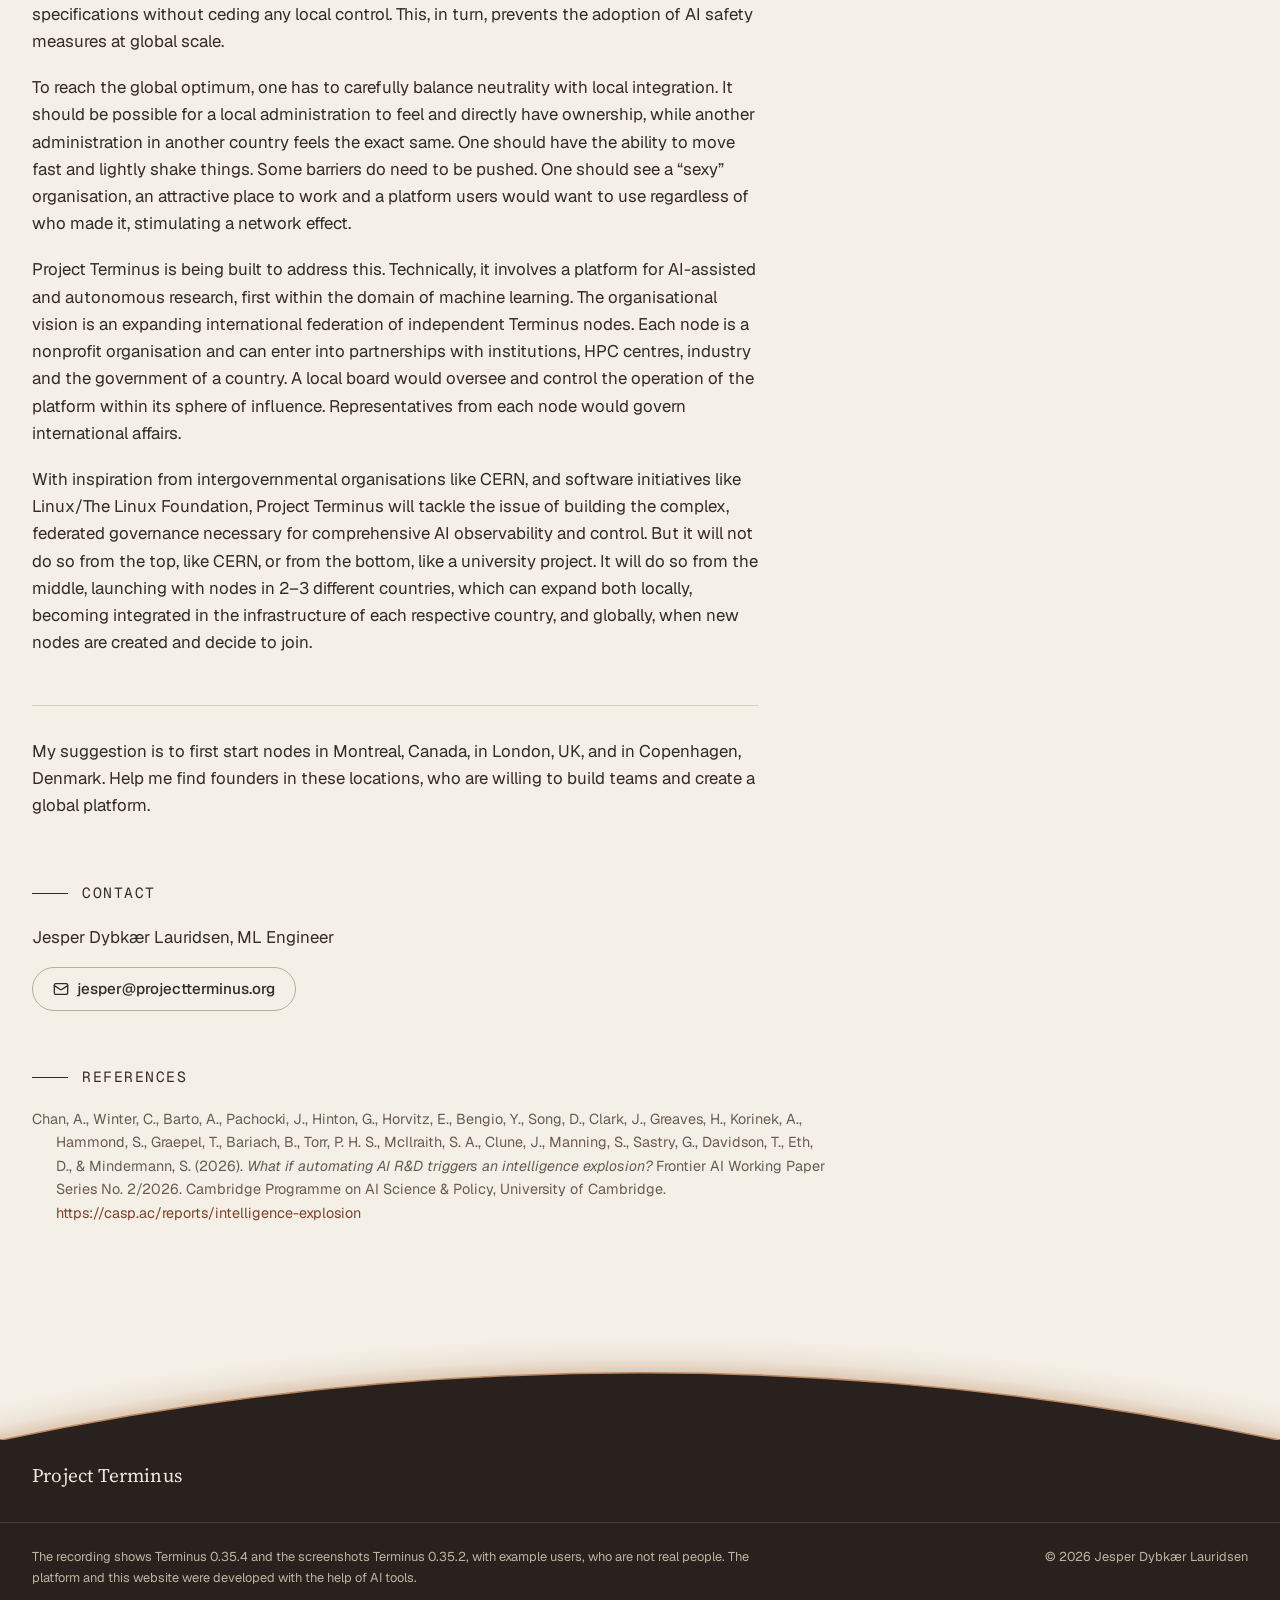
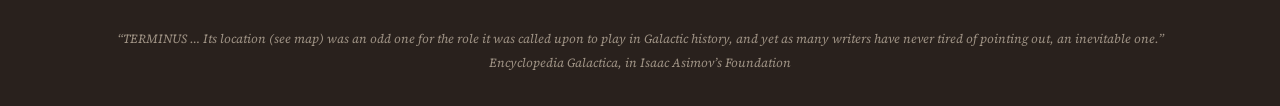
==== commit 83b2f3a2: "Publish 2026-11-25 (source 02ca923)" ====
--- a/thesis/index.html
+++ b/thesis/index.html
@@ -1,3 +1,3 @@
-<!DOCTYPE html><html lang="en"><head><meta charset="utf-8"><meta http-equiv="Content-Security-Policy" content="default-src 'none'; script-src 'self'; img-src 'self'; style-src 'self'; font-src 'self'; base-uri 'none'; form-action 'none'; require-trusted-types-for 'script'; trusted-types 'none'"><meta name="viewport" content="width=device-width, initial-scale=1"><meta name="description" content="The founding thesis of Project Terminus, by Jesper Dybkær Lauridsen: why AI-assisted research needs a platform governed by the research community."><meta name="referrer" content="no-referrer"><meta name="color-scheme" content="light"><meta name="theme-color" content="#f4f0e7"><title>Founding Thesis · Project Terminus</title><link rel="preload" href="/fonts/source-serif-4-opsz.woff2" as="font" type="font/woff2" crossorigin><link rel="preload" href="/fonts/geist-latin-wght-normal.woff2" as="font" type="font/woff2" crossorigin><link rel="stylesheet" href="/_astro/Base.XjhdhnHt.css"></head><body class="min-h-dvh bg-ivory text-umber antialiased"><a href="#main" class="sr-only focus:not-sr-only focus:fixed focus:top-3 focus:left-3 focus:z-50 focus:bg-paper focus:px-3 focus:py-2">Skip to the content</a><header class="border-b border-stone"><div class="wrap flex flex-wrap items-center justify-between gap-x-8 gap-y-3 py-4 sm:py-5"><a href="/" class="text-umber no-underline hover:text-umber" aria-label="Project Terminus, home"><span class="font-serif text-[1.2rem] leading-none tracking-[0.01em]">Project Terminus</span></a><nav aria-label="Main"><ul class="flex flex-wrap gap-x-6 gap-y-1 text-[0.95rem]"><li><a href="/thesis/" class="text-umber no-underline hover:text-sienna-deep hover:underline">Thesis</a></li><li><a href="https://app.projectterminus.org/research/sign-up" class="text-umber no-underline hover:text-sienna-deep hover:underline">Request access</a></li><li><a href="https://app.projectterminus.org/" class="text-umber no-underline hover:text-sienna-deep hover:underline">Sign in</a></li></ul></nav></div></header><main id="main"><article aria-labelledby="thesis-title" class="wrap pt-16 pb-20 sm:pt-24 sm:pb-24"><p class="kicker">Project Terminus</p><h1 id="thesis-title" class="mt-6 text-[clamp(2.2rem,4.6vw,3.4rem)] leading-[1.08] tracking-[-0.015em]">Founding Thesis</h1><p class="mt-4 text-muted">Jesper Dybkær Lauridsen · November 2026</p><div class="mt-6"><a href="/thesis.pdf" class="inline-flex items-center justify-center gap-2 whitespace-nowrap rounded-full font-medium no-underline transition-colors focus-visible:outline-2 focus-visible:outline-offset-3 focus-visible:outline-sienna [&amp;_svg]:size-4 [&amp;_svg]:shrink-0 border border-stone-deep text-umber hover:border-umber hover:text-umber h-11 px-5 text-[0.95rem]"><svg xmlns="http://www.w3.org/2000/svg" width="24" height="24" viewBox="0 0 24 24" fill="none" stroke="currentColor" stroke-width="2" stroke-linecap="round" stroke-linejoin="round" class="lucide lucide-download" aria-hidden="true"><path d="M12 15V3"></path><path d="M21 15v4a2 2 0 0 1-2 2H5a2 2 0 0 1-2-2v-4"></path><path d="m7 10 5 5 5-5"></path></svg>
+<!DOCTYPE html><html lang="en"><head><meta charset="utf-8"><meta http-equiv="Content-Security-Policy" content="default-src 'none'; script-src 'self'; img-src 'self'; media-src 'self'; style-src 'self'; font-src 'self'; base-uri 'none'; form-action 'none'; require-trusted-types-for 'script'; trusted-types 'none'"><meta name="viewport" content="width=device-width, initial-scale=1"><meta name="description" content="The founding thesis of Project Terminus, by Jesper Dybkær Lauridsen: why AI-assisted research needs a platform governed by the research community."><meta name="referrer" content="no-referrer"><meta name="color-scheme" content="light"><meta name="theme-color" content="#f4f0e7"><title>Founding Thesis · Project Terminus</title><link rel="preload" href="/fonts/source-serif-4-opsz.woff2" as="font" type="font/woff2" crossorigin><link rel="preload" href="/fonts/geist-latin-wght-normal.woff2" as="font" type="font/woff2" crossorigin><link rel="stylesheet" href="/_astro/Base.CXzDjbP7.css"></head><body class="min-h-dvh bg-ivory text-umber antialiased"><a href="#main" class="sr-only focus:not-sr-only focus:fixed focus:top-3 focus:left-3 focus:z-50 focus:bg-paper focus:px-3 focus:py-2">Skip to the content</a><header class="border-b border-stone"><div class="wrap flex flex-wrap items-center justify-between gap-x-8 gap-y-3 py-4 sm:py-5"><a href="/" class="text-umber no-underline hover:text-umber" aria-label="Project Terminus, home"><span class="font-serif text-[1.2rem] leading-none tracking-[0.01em]">Project Terminus</span></a><nav aria-label="Main"><ul class="flex flex-wrap gap-x-6 gap-y-1 text-[0.95rem]"><li><a href="/thesis/" class="text-umber no-underline hover:text-sienna-deep hover:underline">Thesis</a></li><li><a href="https://app.projectterminus.org/research/sign-up" class="text-umber no-underline hover:text-sienna-deep hover:underline">Request access</a></li><li><a href="https://app.projectterminus.org/" class="text-umber no-underline hover:text-sienna-deep hover:underline">Sign in</a></li></ul></nav></div></header><main id="main"><article aria-labelledby="thesis-title" class="wrap pt-16 pb-20 sm:pt-24 sm:pb-24"><p class="kicker">Project Terminus</p><h1 id="thesis-title" class="mt-6 text-[clamp(2.2rem,4.6vw,3.4rem)] leading-[1.08] tracking-[-0.015em]">Founding Thesis</h1><p class="mt-4 text-muted">Jesper Dybkær Lauridsen · November 2026</p><div class="mt-6"><a href="/thesis.pdf" class="inline-flex items-center justify-center gap-2 whitespace-nowrap rounded-full font-medium no-underline transition-colors focus-visible:outline-2 focus-visible:outline-offset-3 focus-visible:outline-sienna [&amp;_svg]:size-4 [&amp;_svg]:shrink-0 border border-stone-deep text-umber hover:border-umber hover:text-umber h-11 px-5 text-[0.95rem]"><svg xmlns="http://www.w3.org/2000/svg" width="24" height="24" viewBox="0 0 24 24" fill="none" stroke="currentColor" stroke-width="2" stroke-linecap="round" stroke-linejoin="round" class="lucide lucide-download" aria-hidden="true"><path d="M12 15V3"></path><path d="M21 15v4a2 2 0 0 1-2 2H5a2 2 0 0 1-2-2v-4"></path><path d="m7 10 5 5 5-5"></path></svg>
           Download the PDF
-        </a></div><div class="copy prose-ed mt-12"><p>AI-assisted and autonomous research is here, and it raises a range of issues.</p><ul><li>The researcher wants utility: useful tools and platforms that can connect their ideas, experience and data with compute resources, from workstations to supercomputers. They want to be able to efficiently share their work and collaborate with researchers across the globe. And they want to be certain that their work is respected, cited and not used against their intentions or outside their control.</li><li>The institutional administrator or politician wants to support research while upholding the law and protecting sensitive data and IP. They want to maintain sovereignty and prevent brain drain. And they want to make sure that there is a system of governance and control that they can stand behind.</li><li>The sysadmin and operator of an HPC centre wants to support research, but they are extremely reluctant to install new software on their premises if that software is commercial or proprietary, if they don’t understand it, or if it would take away agency and control over their expensive hardware.</li><li>AI safety researchers and institutes are fighting hard to underline the necessity of comprehensive observability, auditing, control and the ability for global response to adverse events involving AI, especially autonomous AI.<blockquote class="mt-3 border-l-2 border-stone-deep pl-4 font-serif text-[1rem] leading-relaxed text-muted">“As humans become less involved in AI R&amp;D, they could lose both the opportunities and expertise needed to identify and fix problems.” <a class="font-sans text-[0.85rem] whitespace-nowrap" href="#references">(Chan et al., 2026, p. 6)</a></blockquote></li></ul><p>Despite the overwhelming demand, no approach has yet adequately addressed all these needs.</p><ul><li>Tech giants, frontier labs and Silicon Valley startups can deliver the utility, but they fail to deliver on most other factors.</li><li>A “CERN for AI” could have the ambition, but coordinating this would take too long when we need it now, and it would require an incredible feat of diplomatic will.<blockquote class="mt-3 border-l-2 border-stone-deep pl-4 font-serif text-[1rem] leading-relaxed text-muted">“Legal, institutional, and physical safeguards can take years to establish and would come too late if preparations began only after such capabilities had already arrived. Many preparations therefore need to start now.” <a class="font-sans text-[0.85rem] whitespace-nowrap" href="#references">(Chan et al., 2026, p. 8)</a></blockquote></li><li>Local institutions can develop solutions to some of these issues, namely practical utility for researchers while satisfying local administrators. Because they are integrated with local infrastructure, they have the trust and can be allowed to install capable software on, for example, university HPC premises.</li></ul><p>Local solutions have difficulty attracting the talent and funding necessary to compete with VC-backed startups. But even if they have the talent and funding, they find themselves in a local optimum: The local integration that allows for a platform to exist locally is exactly what prevents it from gaining adoption globally, because you would need to convince an institution on the other side of the planet that they should join your platform and become second-class citizens to your success story, when they could just as well build their own platform to their specifications without ceding any local control. This, in turn, prevents the adoption of AI safety measures at global scale.</p><p>To reach the global optimum, one has to carefully balance neutrality with local integration. It should be possible for a local administration to feel and directly have ownership, while another administration in another country feels the exact same. One should have the ability to move fast and lightly shake things. Some barriers do need to be pushed. One should see a “sexy” organisation, an attractive place to work and a platform users would want to use regardless of who made it, stimulating a network effect.</p><p>Project Terminus is being built to address this. Technically, it involves a platform for AI-assisted and autonomous research, first within the domain of machine learning. The organisational vision is an expanding international federation of independent Terminus nodes. Each node is a nonprofit organisation and can enter into partnerships with institutions, HPC centres, industry and the government of a country. A local board would oversee and control the operation of the platform within its sphere of influence. Representatives from each node would govern international affairs.</p><p>With inspiration from intergovernmental organisations like CERN, and software initiatives like Linux/The Linux Foundation, Project Terminus will tackle the issue of building the complex, federated governance necessary for comprehensive AI observability and control. But it will not do so from the top, like CERN, or from the bottom, like a university project. It will do so from the middle, launching with nodes in 2–3 different countries, which can expand both locally, becoming integrated in the infrastructure of each respective country, and globally, when new nodes are created and decide to join.</p></div><section aria-label="Closing" class="copy mt-12 border-t border-stone pt-8"><p>My suggestion is to first start nodes in Montreal, Canada, in London, UK, and in Copenhagen, Denmark. Help me find founders in these locations, who are willing to build teams and create a global platform.</p></section><section aria-labelledby="thesis-contact" class="mt-16"><h2 id="thesis-contact" class="kicker">Contact</h2><p class="mt-5 text-[1.05rem] leading-relaxed">Jesper Dybkær Lauridsen, ML Engineer</p><div class="mt-4"><a href="mailto:jesper@projectterminus.org" class="inline-flex items-center justify-center gap-2 whitespace-nowrap rounded-full font-medium no-underline transition-colors focus-visible:outline-2 focus-visible:outline-offset-3 focus-visible:outline-sienna [&amp;_svg]:size-4 [&amp;_svg]:shrink-0 border border-stone-deep text-umber hover:border-umber hover:text-umber h-11 px-5 text-[0.95rem]"><svg xmlns="http://www.w3.org/2000/svg" width="24" height="24" viewBox="0 0 24 24" fill="none" stroke="currentColor" stroke-width="2" stroke-linecap="round" stroke-linejoin="round" class="lucide lucide-mail" aria-hidden="true"><path d="m22 7-8.991 5.727a2 2 0 0 1-2.009 0L2 7"></path><rect x="2" y="4" width="20" height="16" rx="2"></rect></svg>jesper@projectterminus.org</a></div></section><section id="references" aria-labelledby="thesis-references" class="mt-14 scroll-mt-4"><h2 id="thesis-references" class="kicker">References</h2><p class="mt-5 max-w-[80ch] pl-6 -indent-6 text-[0.9rem] leading-relaxed text-muted">Chan, A., Winter, C., Barto, A., Pachocki, J., Hinton, G., Horvitz, E., Bengio, Y., Song, D., Clark, J., Greaves, H., Korinek, A., Hammond, S., Graepel, T., Bariach, B., Torr, P. H. S., McIlraith, S. A., Clune, J., Manning, S., Sastry, G., Davidson, T., Eth, D., &amp; Mindermann, S. (2026). <i>What if automating AI R&amp;D triggers an intelligence explosion?</i> Frontier AI Working Paper Series No. 2/2026. Cambridge Programme on AI Science &amp; Policy, University of Cambridge. <a href="https://casp.ac/reports/intelligence-explosion">https://casp.ac/reports/intelligence-explosion</a></p></section></article></main><footer class="mt-4"><svg class="planet" viewBox="0 -28 1000 80.66" width="1000" height="80.66" aria-hidden="true" focusable="false"><defs><radialGradient id="planet-atmosphere" gradientUnits="userSpaceOnUse" cx="500" cy="2400" r="2428"><stop class="planet-haze planet-haze--rim" offset="0.98847"></stop><stop class="planet-haze planet-haze--thin" offset="0.99308"></stop><stop class="planet-haze planet-haze--out" offset="1"></stop></radialGradient></defs><circle class="planet-atmosphere" cx="500" cy="2400" r="2428" fill="url(#planet-atmosphere)"></circle><path class="planet-body" d="M0 52.66 A2400 2400 0 0 1 1000 52.66 V80.66 H0 Z"></path><path class="planet-rim" d="M0 52.66 A2400 2400 0 0 1 1000 52.66"></path></svg><div class="bg-night text-on-night"><div class="wrap pt-6 pb-8"><span class="font-serif text-[1.2rem] leading-none tracking-[0.01em] text-on-night">Project Terminus</span></div><div class="border-t border-night-line"><div class="wrap py-6 text-[0.8rem] leading-relaxed text-on-night-muted"><div class="flex flex-col gap-2 md:flex-row md:justify-between md:gap-10"><p class="max-w-[90ch]">The screenshots show Terminus 0.35.2 with example users, who are not real people. The platform and this website were developed with the help of AI tools.</p><p class="shrink-0">© 2026 Jesper Dybkær Lauridsen</p></div><p class="mt-10 pb-2 text-center font-serif text-[0.78rem] text-night-quiet italic"><span class="block">“TERMINUS … Its location (see map) was an odd one for the role it was called upon to play in Galactic history, and yet as many writers have never tired of pointing out, an inevitable one.”</span><span class="mt-1 block">Encyclopedia Galactica, in Isaac Asimov’s <cite>Foundation</cite></span></p></div></div></div></footer></body></html>+        </a></div><div class="copy prose-ed mt-12"><p>AI-assisted and autonomous research is here, and it raises a range of issues.</p><ul><li>The researcher wants utility: useful tools and platforms that can connect their ideas, experience and data with compute resources, from workstations to supercomputers. They want to be able to efficiently share their work and collaborate with researchers across the globe. And they want to be certain that their work is respected, cited and not used against their intentions or outside their control.</li><li>The institutional administrator or politician wants to support research while upholding the law and protecting sensitive data and IP. They want to maintain sovereignty and prevent brain drain. And they want to make sure that there is a system of governance and control that they can stand behind.</li><li>The sysadmin and operator of an HPC centre wants to support research, but they are extremely reluctant to install new software on their premises if that software is commercial or proprietary, if they don’t understand it, or if it would take away agency and control over their expensive hardware.</li><li>AI safety researchers and institutes are fighting hard to underline the necessity of comprehensive observability, auditing, control and the ability for global response to adverse events involving AI, especially autonomous AI.<blockquote class="mt-3 border-l-2 border-stone-deep pl-4 font-serif text-[1rem] leading-relaxed text-muted">“As humans become less involved in AI R&amp;D, they could lose both the opportunities and expertise needed to identify and fix problems.” <a class="font-sans text-[0.85rem] whitespace-nowrap" href="#references">(Chan et al., 2026, p. 6)</a></blockquote></li></ul><p>Despite the overwhelming demand, no approach has yet adequately addressed all these needs.</p><ul><li>Tech giants, frontier labs and Silicon Valley startups can deliver the utility, but they fail to deliver on most other factors.</li><li>A “CERN for AI” could have the ambition, but coordinating this would take too long when we need it now, and it would require an incredible feat of diplomatic will.<blockquote class="mt-3 border-l-2 border-stone-deep pl-4 font-serif text-[1rem] leading-relaxed text-muted">“Legal, institutional, and physical safeguards can take years to establish and would come too late if preparations began only after such capabilities had already arrived. Many preparations therefore need to start now.” <a class="font-sans text-[0.85rem] whitespace-nowrap" href="#references">(Chan et al., 2026, p. 8)</a></blockquote></li><li>Local institutions can develop solutions to some of these issues, namely practical utility for researchers while satisfying local administrators. Because they are integrated with local infrastructure, they have the trust and can be allowed to install capable software on, for example, university HPC premises.</li></ul><p>Local solutions have difficulty attracting the talent and funding necessary to compete with VC-backed startups. But even if they have the talent and funding, they find themselves in a local optimum: The local integration that allows for a platform to exist locally is exactly what prevents it from gaining adoption globally, because you would need to convince an institution on the other side of the planet that they should join your platform and become second-class citizens to your success story, when they could just as well build their own platform to their specifications without ceding any local control. This, in turn, prevents the adoption of AI safety measures at global scale.</p><p>To reach the global optimum, one has to carefully balance neutrality with local integration. It should be possible for a local administration to feel and directly have ownership, while another administration in another country feels the exact same. One should have the ability to move fast and lightly shake things. Some barriers do need to be pushed. One should see a “sexy” organisation, an attractive place to work and a platform users would want to use regardless of who made it, stimulating a network effect.</p><p>Project Terminus is being built to address this. Technically, it involves a platform for AI-assisted and autonomous research, first within the domain of machine learning. The organisational vision is an expanding international federation of independent Terminus nodes. Each node is a nonprofit organisation and can enter into partnerships with institutions, HPC centres, industry and the government of a country. A local board would oversee and control the operation of the platform within its sphere of influence. Representatives from each node would govern international affairs.</p><p>With inspiration from intergovernmental organisations like CERN, and software initiatives like Linux/The Linux Foundation, Project Terminus will tackle the issue of building the complex, federated governance necessary for comprehensive AI observability and control. But it will not do so from the top, like CERN, or from the bottom, like a university project. It will do so from the middle, launching with nodes in 2–3 different countries, which can expand both locally, becoming integrated in the infrastructure of each respective country, and globally, when new nodes are created and decide to join.</p></div><section aria-label="Closing" class="copy mt-12 border-t border-stone pt-8"><p>My suggestion is to first start nodes in Montreal, Canada, in London, UK, and in Copenhagen, Denmark. Help me find founders in these locations, who are willing to build teams and create a global platform.</p></section><section aria-labelledby="thesis-contact" class="mt-16"><h2 id="thesis-contact" class="kicker">Contact</h2><p class="mt-5 text-[1.05rem] leading-relaxed">Jesper Dybkær Lauridsen, ML Engineer</p><div class="mt-4"><a href="mailto:jesper@projectterminus.org" class="inline-flex items-center justify-center gap-2 whitespace-nowrap rounded-full font-medium no-underline transition-colors focus-visible:outline-2 focus-visible:outline-offset-3 focus-visible:outline-sienna [&amp;_svg]:size-4 [&amp;_svg]:shrink-0 border border-stone-deep text-umber hover:border-umber hover:text-umber h-11 px-5 text-[0.95rem]"><svg xmlns="http://www.w3.org/2000/svg" width="24" height="24" viewBox="0 0 24 24" fill="none" stroke="currentColor" stroke-width="2" stroke-linecap="round" stroke-linejoin="round" class="lucide lucide-mail" aria-hidden="true"><path d="m22 7-8.991 5.727a2 2 0 0 1-2.009 0L2 7"></path><rect x="2" y="4" width="20" height="16" rx="2"></rect></svg>jesper@projectterminus.org</a></div></section><section id="references" aria-labelledby="thesis-references" class="mt-14 scroll-mt-4"><h2 id="thesis-references" class="kicker">References</h2><p class="mt-5 max-w-[80ch] pl-6 -indent-6 text-[0.9rem] leading-relaxed text-muted">Chan, A., Winter, C., Barto, A., Pachocki, J., Hinton, G., Horvitz, E., Bengio, Y., Song, D., Clark, J., Greaves, H., Korinek, A., Hammond, S., Graepel, T., Bariach, B., Torr, P. H. S., McIlraith, S. A., Clune, J., Manning, S., Sastry, G., Davidson, T., Eth, D., &amp; Mindermann, S. (2026). <i>What if automating AI R&amp;D triggers an intelligence explosion?</i> Frontier AI Working Paper Series No. 2/2026. Cambridge Programme on AI Science &amp; Policy, University of Cambridge. <a href="https://casp.ac/reports/intelligence-explosion">https://casp.ac/reports/intelligence-explosion</a></p></section></article></main><footer class="mt-4"><svg class="planet" viewBox="0 -28 1000 80.66" width="1000" height="80.66" aria-hidden="true" focusable="false"><defs><radialGradient id="planet-atmosphere" gradientUnits="userSpaceOnUse" cx="500" cy="2400" r="2428"><stop class="planet-haze planet-haze--rim" offset="0.98847"></stop><stop class="planet-haze planet-haze--thin" offset="0.99308"></stop><stop class="planet-haze planet-haze--out" offset="1"></stop></radialGradient></defs><circle class="planet-atmosphere" cx="500" cy="2400" r="2428" fill="url(#planet-atmosphere)"></circle><path class="planet-body" d="M0 52.66 A2400 2400 0 0 1 1000 52.66 V80.66 H0 Z"></path><path class="planet-rim" d="M0 52.66 A2400 2400 0 0 1 1000 52.66"></path></svg><div class="bg-night text-on-night"><div class="wrap pt-6 pb-8"><span class="font-serif text-[1.2rem] leading-none tracking-[0.01em] text-on-night">Project Terminus</span></div><div class="border-t border-night-line"><div class="wrap py-6 text-[0.8rem] leading-relaxed text-on-night-muted"><div class="flex flex-col gap-2 md:flex-row md:justify-between md:gap-10"><p class="max-w-[90ch]">The recording shows Terminus 0.35.4 and the screenshots Terminus 0.35.2, with example users, who are not real people. The platform and this website were developed with the help of AI tools.</p><p class="shrink-0">© 2026 Jesper Dybkær Lauridsen</p></div><p class="mt-10 pb-2 text-center font-serif text-[0.78rem] text-night-quiet italic"><span class="block">“TERMINUS … Its location (see map) was an odd one for the role it was called upon to play in Galactic history, and yet as many writers have never tired of pointing out, an inevitable one.”</span><span class="mt-1 block">Encyclopedia Galactica, in Isaac Asimov’s <cite>Foundation</cite></span></p></div></div></div></footer></body></html>
--- a/_astro/Base.CXzDjbP7.css
+++ b/_astro/Base.CXzDjbP7.css
@@ -0,0 +1,2 @@
+/*! tailwindcss v4.3.3 | MIT License | https://tailwindcss.com */
+@layer properties{@supports (((-webkit-hyphens:none)) and (not (margin-trim:inline))) or ((-moz-orient:inline) and (not (color:rgb(from red r g b)))){*,:before,:after,::backdrop{--tw-rotate-x:initial;--tw-rotate-y:initial;--tw-rotate-z:initial;--tw-skew-x:initial;--tw-skew-y:initial;--tw-border-style:solid;--tw-leading:initial;--tw-font-weight:initial;--tw-tracking:initial;--tw-shadow:0 0 #0000;--tw-shadow-color:initial;--tw-shadow-alpha:100%;--tw-inset-shadow:0 0 #0000;--tw-inset-shadow-color:initial;--tw-inset-shadow-alpha:100%;--tw-ring-color:initial;--tw-ring-shadow:0 0 #0000;--tw-inset-ring-color:initial;--tw-inset-ring-shadow:0 0 #0000;--tw-ring-inset:initial;--tw-ring-offset-width:0px;--tw-ring-offset-color:#fff;--tw-ring-offset-shadow:0 0 #0000;--tw-outline-style:solid;--tw-ease:initial}}}@layer theme{:root,:host{--font-sans:"Geist", system-ui, -apple-system, "Segoe UI", Roboto, Arial, sans-serif;--font-serif:"Source Serif 4", "Iowan Old Style", Georgia, serif;--font-mono:"Geist Mono", ui-monospace, "SFMono-Regular", Menlo, Consolas, monospace;--spacing:.25rem;--text-sm:.875rem;--text-sm--line-height:calc(1.25 / .875);--text-base:1rem;--text-base--line-height:calc(1.5 / 1);--font-weight-medium:500;--leading-relaxed:1.625;--ease-in:cubic-bezier(.4, 0, 1, 1);--ease-out:cubic-bezier(0, 0, .2, 1);--default-transition-duration:.15s;--default-transition-timing-function:cubic-bezier(.4, 0, .2, 1);--default-font-family:var(--font-sans);--default-mono-font-family:var(--font-mono);--color-ivory:#f4f0e7;--color-paper:#fbf9f4;--color-umber:#352a24;--color-muted:#6a5b50;--color-sienna:#9b5438;--color-sienna-deep:#7e4029;--color-stone:#d8cfc1;--color-stone-deep:#b9ad9c;--color-night:#29211d;--color-on-night:#efe8dc;--color-on-night-muted:#bfb2a2;--color-copper:#ba8761;--color-run-base:#8c7f72;--color-run-gate:#9b5438;--color-run-comb:#3f6274;--color-run-abl:#6f8fa0;--color-run-sum:#6b7a3a}}@layer base{*,:after,:before,::backdrop{box-sizing:border-box;border:0 solid;margin:0;padding:0}::file-selector-button{box-sizing:border-box;border:0 solid;margin:0;padding:0}html,:host{-webkit-text-size-adjust:100%;tab-size:4;line-height:1.5;font-family:var(--default-font-family,-apple-system, BlinkMacSystemFont, "Segoe UI", Roboto, "Helvetica Neue", "Noto Sans", Arial, sans-serif, "Apple Color Emoji", "Segoe UI Emoji", "Segoe UI Symbol", "Noto Color Emoji");font-feature-settings:var(--default-font-feature-settings,normal);font-variation-settings:var(--default-font-variation-settings,normal);-webkit-tap-highlight-color:transparent}hr{height:0;color:inherit;border-top-width:1px}abbr:where([title]){text-decoration:underline dotted}h1,h2,h3,h4,h5,h6{font-size:inherit;font-weight:inherit}a{color:inherit;-webkit-text-decoration:inherit;-webkit-text-decoration:inherit;-webkit-text-decoration:inherit;text-decoration:inherit}b,strong{font-weight:bolder}code,kbd,samp,pre{font-family:var(--default-mono-font-family,ui-monospace, SFMono-Regular, Menlo, Monaco, Consolas, "Liberation Mono", "Courier New", monospace);font-feature-settings:var(--default-mono-font-feature-settings,normal);font-variation-settings:var(--default-mono-font-variation-settings,normal);font-size:1em}small{font-size:80%}sub,sup{vertical-align:baseline;font-size:75%;line-height:0;position:relative}sub{bottom:-.25em}sup{top:-.5em}table{text-indent:0;border-color:inherit;border-collapse:collapse}:-moz-focusring:where(:not(iframe)){outline:auto}progress{vertical-align:baseline}summary{display:list-item}ol,ul,menu{list-style:none}img,svg,video,canvas,audio,iframe,embed,object{vertical-align:middle;display:block}img,video{max-width:100%;height:auto}button,input,select,optgroup,textarea{font:inherit;font-feature-settings:inherit;font-variation-settings:inherit;letter-spacing:inherit;color:inherit;opacity:1;background-color:#0000;border-radius:0}::file-selector-button{font:inherit;font-feature-settings:inherit;font-variation-settings:inherit;letter-spacing:inherit;color:inherit;opacity:1;background-color:#0000;border-radius:0}:where(select:is([multiple],[size])) optgroup{font-weight:bolder}:where(select:is([multiple],[size])) optgroup option{padding-inline-start:20px}::file-selector-button{margin-inline-end:4px}::placeholder{opacity:1}@supports (not ((-webkit-appearance:-apple-pay-button))) or (contain-intrinsic-size:1px){::placeholder{color:currentColor}@supports (color:color-mix(in lab, red, red)){::placeholder{color:color-mix(in oklab, currentcolor 50%, transparent)}}}textarea{resize:vertical}::-webkit-search-decoration{-webkit-appearance:none}::-webkit-date-and-time-value{min-height:1lh;text-align:inherit}::-webkit-datetime-edit{display:inline-flex}::-webkit-datetime-edit-fields-wrapper{padding:0}::-webkit-datetime-edit{padding-block:0}::-webkit-datetime-edit-year-field{padding-block:0}::-webkit-datetime-edit-month-field{padding-block:0}::-webkit-datetime-edit-day-field{padding-block:0}::-webkit-datetime-edit-hour-field{padding-block:0}::-webkit-datetime-edit-minute-field{padding-block:0}::-webkit-datetime-edit-second-field{padding-block:0}::-webkit-datetime-edit-millisecond-field{padding-block:0}::-webkit-datetime-edit-meridiem-field{padding-block:0}::-webkit-calendar-picker-indicator{line-height:1}:-moz-ui-invalid{box-shadow:none}button,input:where([type=button],[type=reset],[type=submit]){appearance:button}::file-selector-button{appearance:button}::-webkit-inner-spin-button{height:auto}::-webkit-outer-spin-button{height:auto}[hidden]:where(:not([hidden=until-found])){display:none!important}*,:before,:after{border-color:var(--color-stone)}html{font-family:var(--font-sans);color:var(--color-umber);background:var(--color-ivory);scroll-behavior:smooth;-webkit-text-size-adjust:100%}@media (prefers-reduced-motion:reduce){html{scroll-behavior:auto}}body{background:var(--color-ivory);font-size:1.0625rem;line-height:1.6}a{color:var(--color-sienna-deep);text-underline-offset:3px;text-decoration-thickness:1px}a:hover{color:var(--color-umber)}:focus-visible{outline:2px solid var(--color-sienna);outline-offset:3px}h1,h2,h3{font-family:var(--font-serif);font-optical-sizing:auto;text-wrap:balance;font-weight:450;line-height:1.15}p{text-wrap:pretty}::selection{background:#e7d6c4}}@layer components{.annotation{font-family:var(--font-mono);letter-spacing:.08em;text-transform:uppercase;color:var(--color-muted);font-size:.75rem;line-height:1.5}.kicker{font-family:var(--font-mono);letter-spacing:.1em;text-transform:uppercase;align-items:center;gap:.9rem;font-size:.92rem;font-weight:400;line-height:1.4;display:flex}.kicker:before{content:"";border-top:1.5px solid;width:2.25rem}.kicker b{color:var(--color-sienna);font-weight:500}.kicker-dark b{color:var(--color-copper)}.copy{max-width:66ch;font-size:1.05rem;line-height:1.625}.copy>*+*{margin-top:1.25rem}.prose-ed>*+*{margin-top:1.1em}.prose-ed h2{margin-top:2.2em;font-size:1.75rem}.prose-ed h3{margin-top:1.6em;font-size:1.25rem}.prose-ed ul,.prose-ed ol{padding-left:1.25em}.prose-ed ul{list-style:none}.prose-ed ul>li{position:relative}.prose-ed ul>li:before{content:"";border-top:1px solid var(--color-sienna);width:.5em;position:absolute;top:.8em;left:-1.05em}.prose-ed ol{list-style:decimal}.prose-ed li+li{margin-top:.55em}.prose-ed li::marker{color:var(--color-muted);font-family:var(--font-mono);font-size:.85em}.wrap{max-width:1320px;margin-inline:auto;padding-inline:1rem}@media (width>=640px){.wrap{padding-inline:2rem}}.plate{border:1px solid var(--color-stone);background-color:var(--color-paper);background-image:linear-gradient(90deg,#352a2408 1px,#0000 1px),linear-gradient(#352a2408 1px,#0000 1px);background-position:-1px -1px;background-size:28px 28px;border-radius:4px;position:relative}.plate:before,.plate:after{content:"";border-color:var(--color-stone-deep);border-style:solid;width:10px;height:10px;position:absolute}.plate:before{border-width:1px 0 0 1px;top:8px;left:8px}.plate:after{border-width:0 1px 1px 0;bottom:8px;right:8px}.planet{width:100%;height:auto;margin-bottom:-1px;display:block;overflow:hidden}.planet-haze{stop-color:var(--color-copper)}.planet-haze--rim{stop-opacity:.38}.planet-haze--thin{stop-opacity:.12}.planet-haze--out{stop-opacity:0}.planet-body{fill:var(--color-night)}.planet-rim{fill:none;stroke:var(--color-copper);stroke-width:1.5px;vector-effect:non-scaling-stroke}}@layer utilities{.visible{visibility:visible}.sr-only{clip-path:inset(50%);white-space:nowrap;border-width:0;width:1px;height:1px;margin:-1px;padding:0;position:absolute;overflow:hidden}.fixed{position:fixed}.relative{position:relative}.static{position:static}.container{width:100%}@media (width>=40rem){.container{max-width:40rem}}@media (width>=48rem){.container{max-width:48rem}}@media (width>=64rem){.container{max-width:64rem}}@media (width>=80rem){.container{max-width:80rem}}@media (width>=96rem){.container{max-width:96rem}}.mt-1{margin-top:var(--spacing)}.mt-3{margin-top:calc(var(--spacing) * 3)}.mt-4{margin-top:calc(var(--spacing) * 4)}.mt-5{margin-top:calc(var(--spacing) * 5)}.mt-6{margin-top:calc(var(--spacing) * 6)}.mt-8{margin-top:calc(var(--spacing) * 8)}.mt-10{margin-top:calc(var(--spacing) * 10)}.mt-12{margin-top:calc(var(--spacing) * 12)}.mt-14{margin-top:calc(var(--spacing) * 14)}.mt-16{margin-top:calc(var(--spacing) * 16)}.block{display:block}.contents{display:contents}.flex{display:flex}.grid{display:grid}.hidden{display:none}.inline{display:inline}.inline-flex{display:inline-flex}.table{display:table}.h-9{height:calc(var(--spacing) * 9)}.h-11{height:calc(var(--spacing) * 11)}.h-12{height:calc(var(--spacing) * 12)}.h-auto{height:auto}.min-h-dvh{min-height:100dvh}.w-full{width:100%}.max-w-\[18ch\]{max-width:18ch}.max-w-\[80ch\]{max-width:80ch}.max-w-\[90ch\]{max-width:90ch}.shrink{flex-shrink:1}.shrink-0{flex-shrink:0}.transform{transform:var(--tw-rotate-x,) var(--tw-rotate-y,) var(--tw-rotate-z,) var(--tw-skew-x,) var(--tw-skew-y,)}.scroll-mt-4{scroll-margin-top:calc(var(--spacing) * 4)}.flex-col{flex-direction:column}.flex-wrap{flex-wrap:wrap}.items-center{align-items:center}.justify-between{justify-content:space-between}.justify-center{justify-content:center}.gap-2{gap:calc(var(--spacing) * 2)}.gap-3{gap:calc(var(--spacing) * 3)}.gap-x-6{column-gap:calc(var(--spacing) * 6)}.gap-x-8{column-gap:calc(var(--spacing) * 8)}.gap-y-1{row-gap:var(--spacing)}.gap-y-3{row-gap:calc(var(--spacing) * 3)}.gap-y-10{row-gap:calc(var(--spacing) * 10)}.overflow-hidden{overflow:hidden}.rounded-\[4px\]{border-radius:4px}.rounded-full{border-radius:2147483647px}.border{border-style:var(--tw-border-style);border-width:1px}.border-t{border-top-style:var(--tw-border-style);border-top-width:1px}.border-b{border-bottom-style:var(--tw-border-style);border-bottom-width:1px}.border-l-2{border-left-style:var(--tw-border-style);border-left-width:2px}.border-night-line{border-color:#4a3d35}.border-stone{border-color:#d8cfc1}.border-stone-deep{border-color:#b9ad9c}.bg-ivory{background-color:#f4f0e7}.bg-night{background-color:#29211d}.bg-on-night{background-color:#efe8dc}.bg-paper{background-color:#fbf9f4}.bg-umber{background-color:#352a24}.px-4{padding-inline:calc(var(--spacing) * 4)}.px-5{padding-inline:calc(var(--spacing) * 5)}.px-6{padding-inline:calc(var(--spacing) * 6)}.py-4{padding-block:calc(var(--spacing) * 4)}.py-6{padding-block:calc(var(--spacing) * 6)}.pt-6{padding-top:calc(var(--spacing) * 6)}.pt-8{padding-top:calc(var(--spacing) * 8)}.pt-16{padding-top:calc(var(--spacing) * 16)}.pb-2{padding-bottom:calc(var(--spacing) * 2)}.pb-8{padding-bottom:calc(var(--spacing) * 8)}.pb-16{padding-bottom:calc(var(--spacing) * 16)}.pb-20{padding-bottom:calc(var(--spacing) * 20)}.pl-4{padding-left:calc(var(--spacing) * 4)}.pl-6{padding-left:calc(var(--spacing) * 6)}.text-center{text-align:center}.-indent-6{text-indent:calc(var(--spacing) * -6)}.font-sans{font-family:var(--font-sans)}.font-serif{font-family:var(--font-serif)}.text-base{font-size:var(--text-base);line-height:var(--tw-leading,var(--text-base--line-height))}.text-sm{font-size:var(--text-sm);line-height:var(--tw-leading,var(--text-sm--line-height))}.text-\[0\.8rem\]{font-size:.8rem}.text-\[0\.9rem\]{font-size:.9rem}.text-\[0\.78rem\]{font-size:.78rem}.text-\[0\.85rem\]{font-size:.85rem}.text-\[0\.95rem\]{font-size:.95rem}.text-\[1\.2rem\]{font-size:1.2rem}.text-\[1\.05rem\]{font-size:1.05rem}.text-\[1rem\]{font-size:1rem}.text-\[clamp\(2\.2rem\,4\.6vw\,3\.4rem\)\]{font-size:clamp(2.2rem,4.6vw,3.4rem)}.text-\[clamp\(2\.4rem\,5\.2vw\,4\.2rem\)\]{font-size:clamp(2.4rem,5.2vw,4.2rem)}.leading-\[1\.06\]{--tw-leading:1.06;line-height:1.06}.leading-\[1\.08\]{--tw-leading:1.08;line-height:1.08}.leading-none{--tw-leading:1;line-height:1}.leading-relaxed{--tw-leading:var(--leading-relaxed);line-height:var(--leading-relaxed)}.font-medium{--tw-font-weight:var(--font-weight-medium);font-weight:var(--font-weight-medium)}.tracking-\[-0\.015em\]{--tw-tracking:-.015em;letter-spacing:-.015em}.tracking-\[-0\.018em\]{--tw-tracking:-.018em;letter-spacing:-.018em}.tracking-\[0\.01em\]{--tw-tracking:.01em;letter-spacing:.01em}.text-wrap{text-wrap:wrap}.whitespace-nowrap{white-space:nowrap}.text-muted{color:#6a5b50}.text-night{color:#29211d}.text-night-quiet{color:#a09486}.text-on-night{color:#efe8dc}.text-on-night-muted{color:#bfb2a2}.text-paper{color:#fbf9f4}.text-umber{color:#352a24}.italic{font-style:italic}.no-underline{text-decoration-line:none}.underline{text-decoration-line:underline}.antialiased{-webkit-font-smoothing:antialiased;-moz-osx-font-smoothing:grayscale}.ring{--tw-ring-shadow:var(--tw-ring-inset,) 0 0 0 calc(1px + var(--tw-ring-offset-width)) var(--tw-ring-color,currentcolor);box-shadow:var(--tw-inset-shadow), var(--tw-inset-ring-shadow), var(--tw-ring-offset-shadow), var(--tw-ring-shadow), var(--tw-shadow)}.outline{outline-style:var(--tw-outline-style);outline-width:1px}.transition-colors{transition-property:color,background-color,border-color,outline-color,text-decoration-color,fill,stroke,--tw-gradient-from,--tw-gradient-via,--tw-gradient-to;transition-timing-function:var(--tw-ease,var(--default-transition-timing-function));transition-duration:var(--tw-duration,var(--default-transition-duration))}.ease-in{--tw-ease:var(--ease-in);transition-timing-function:var(--ease-in)}.ease-out{--tw-ease:var(--ease-out);transition-timing-function:var(--ease-out)}@media (hover:hover){.hover\:border-copper:hover{border-color:#ba8761}.hover\:border-umber:hover{border-color:#352a24}.hover\:bg-copper:hover{background-color:#ba8761}.hover\:bg-sienna-deep:hover{background-color:#7e4029}.hover\:text-night:hover{color:#29211d}.hover\:text-on-night:hover{color:#efe8dc}.hover\:text-paper:hover{color:#fbf9f4}.hover\:text-sienna-deep:hover{color:#7e4029}.hover\:text-umber:hover{color:#352a24}.hover\:underline:hover{text-decoration-line:underline}}.focus\:not-sr-only:focus{clip-path:none;white-space:normal;width:auto;height:auto;margin:0;padding:0;position:static;overflow:visible}.focus\:fixed:focus{position:fixed}.focus\:top-3:focus{top:calc(var(--spacing) * 3)}.focus\:left-3:focus{left:calc(var(--spacing) * 3)}.focus\:z-50:focus{z-index:50}.focus\:bg-paper:focus{background-color:#fbf9f4}.focus\:px-3:focus{padding-inline:calc(var(--spacing) * 3)}.focus\:py-2:focus{padding-block:calc(var(--spacing) * 2)}.focus-visible\:outline-2:focus-visible{outline-style:var(--tw-outline-style);outline-width:2px}.focus-visible\:outline-offset-3:focus-visible{outline-offset:3px}.focus-visible\:outline-sienna:focus-visible{outline-color:#9b5438}@media (prefers-reduced-motion:reduce){.motion-reduce\:block{display:block}.motion-reduce\:hidden{display:none}}@media (width>=40rem){.sm\:flex-row{flex-direction:row}.sm\:flex-wrap{flex-wrap:wrap}.sm\:py-5{padding-block:calc(var(--spacing) * 5)}.sm\:pt-20{padding-top:calc(var(--spacing) * 20)}.sm\:pt-24{padding-top:calc(var(--spacing) * 24)}.sm\:pb-20{padding-bottom:calc(var(--spacing) * 20)}.sm\:pb-24{padding-bottom:calc(var(--spacing) * 24)}}@media (width>=48rem){.md\:grid-cols-2{grid-template-columns:repeat(2,minmax(0,1fr))}.md\:flex-row{flex-direction:row}.md\:justify-between{justify-content:space-between}.md\:gap-10{gap:calc(var(--spacing) * 10)}}.\[\&_svg\]\:size-4 svg{width:calc(var(--spacing) * 4);height:calc(var(--spacing) * 4)}.\[\&_svg\]\:shrink-0 svg{flex-shrink:0}}@font-face{font-family:"Source Serif 4";font-style:normal;font-weight:200 900;font-display:swap;src:url(/fonts/source-serif-4-opsz.woff2)format("woff2")}@font-face{font-family:"Source Serif 4";font-style:italic;font-weight:200 900;font-display:swap;src:url(/fonts/source-serif-4-opsz-italic.woff2)format("woff2")}@font-face{font-family:Geist;font-style:normal;font-weight:100 900;font-display:swap;src:url(/fonts/geist-latin-wght-normal.woff2)format("woff2")}@font-face{font-family:Geist;font-style:italic;font-weight:100 900;font-display:swap;src:url(/fonts/geist-latin-wght-italic.woff2)format("woff2")}@font-face{font-family:Geist Mono;font-style:normal;font-weight:100 900;font-display:swap;src:url(/fonts/geist-mono-latin-wght-normal.woff2)format("woff2")}:root{color-scheme:light}@property --tw-rotate-x{syntax:"*";inherits:false}@property --tw-rotate-y{syntax:"*";inherits:false}@property --tw-rotate-z{syntax:"*";inherits:false}@property --tw-skew-x{syntax:"*";inherits:false}@property --tw-skew-y{syntax:"*";inherits:false}@property --tw-border-style{syntax:"*";inherits:false;initial-value:solid}@property --tw-leading{syntax:"*";inherits:false}@property --tw-font-weight{syntax:"*";inherits:false}@property --tw-tracking{syntax:"*";inherits:false}@property --tw-shadow{syntax:"*";inherits:false;initial-value:0 0 #0000}@property --tw-shadow-color{syntax:"*";inherits:false}@property --tw-shadow-alpha{syntax:"<percentage>";inherits:false;initial-value:100%}@property --tw-inset-shadow{syntax:"*";inherits:false;initial-value:0 0 #0000}@property --tw-inset-shadow-color{syntax:"*";inherits:false}@property --tw-inset-shadow-alpha{syntax:"<percentage>";inherits:false;initial-value:100%}@property --tw-ring-color{syntax:"*";inherits:false}@property --tw-ring-shadow{syntax:"*";inherits:false;initial-value:0 0 #0000}@property --tw-inset-ring-color{syntax:"*";inherits:false}@property --tw-inset-ring-shadow{syntax:"*";inherits:false;initial-value:0 0 #0000}@property --tw-ring-inset{syntax:"*";inherits:false}@property --tw-ring-offset-width{syntax:"<length>";inherits:false;initial-value:0}@property --tw-ring-offset-color{syntax:"*";inherits:false;initial-value:#fff}@property --tw-ring-offset-shadow{syntax:"*";inherits:false;initial-value:0 0 #0000}@property --tw-outline-style{syntax:"*";inherits:false;initial-value:solid}@property --tw-ease{syntax:"*";inherits:false}
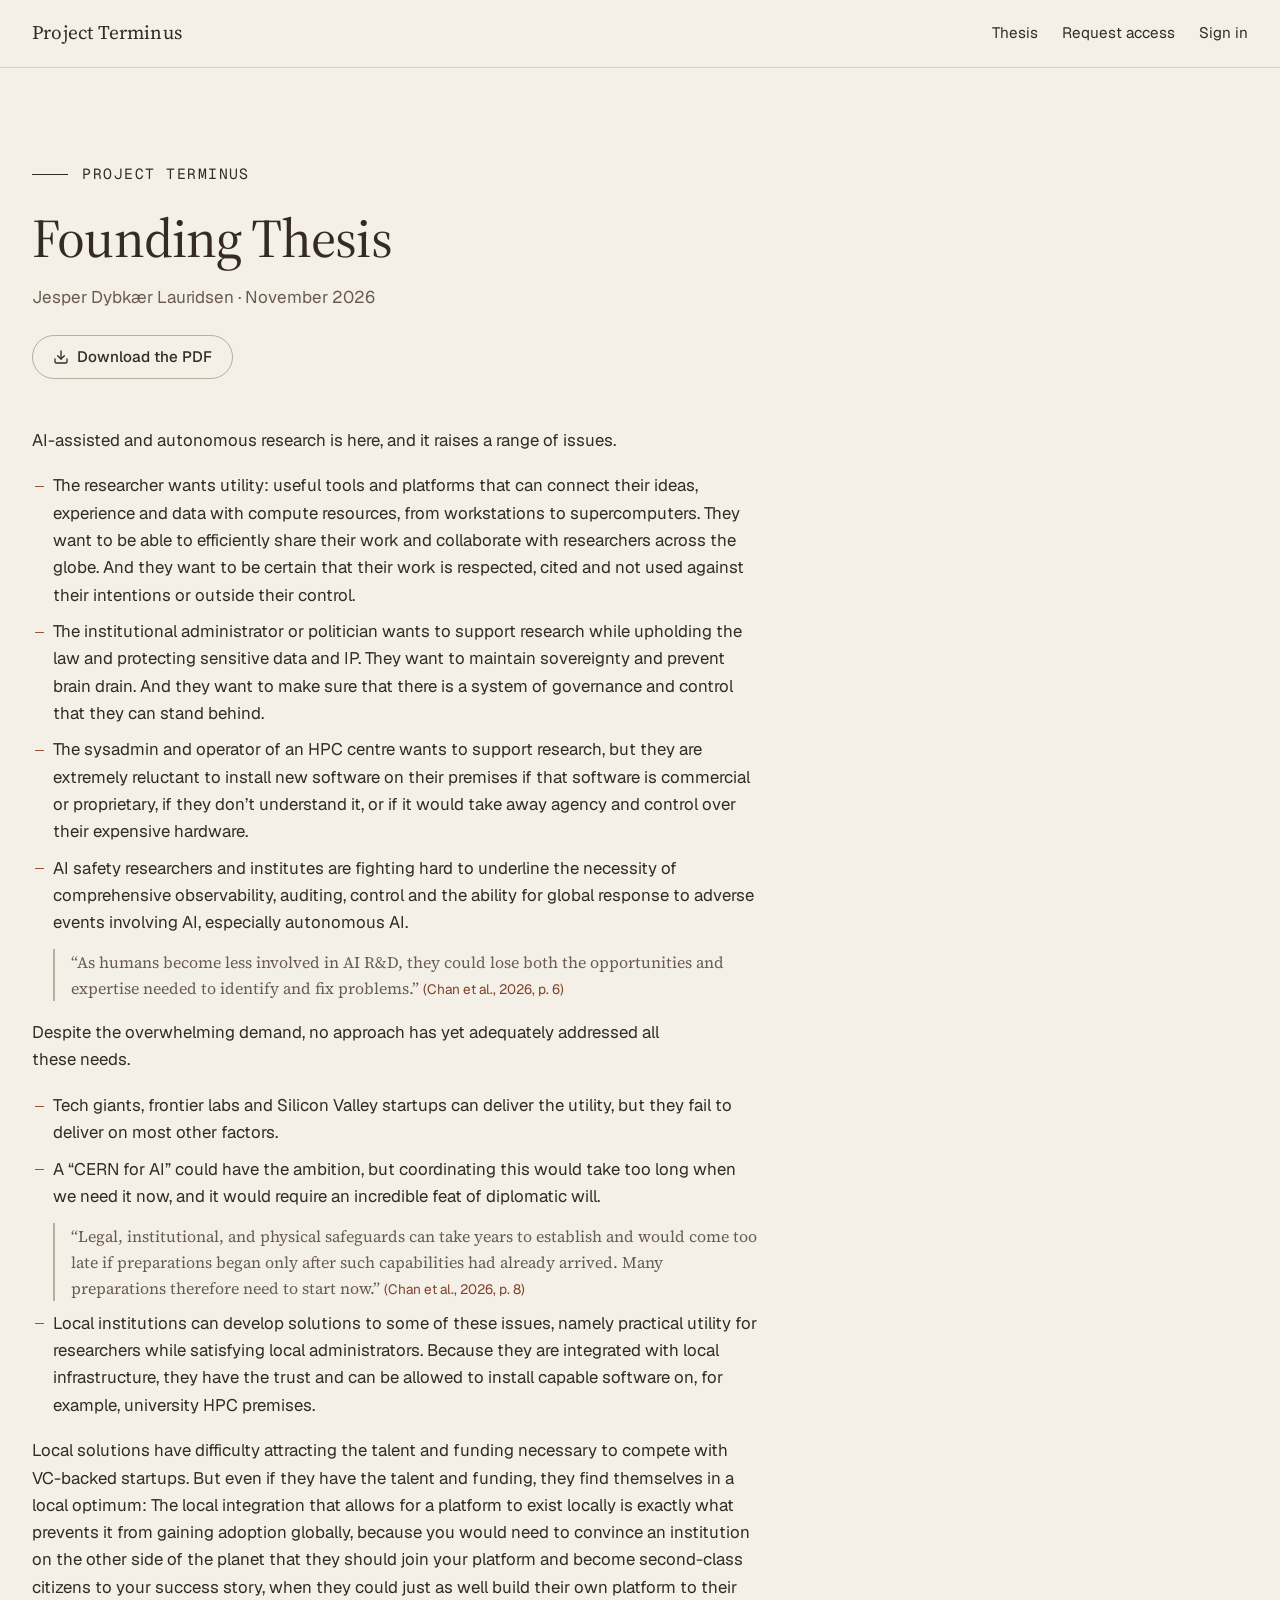
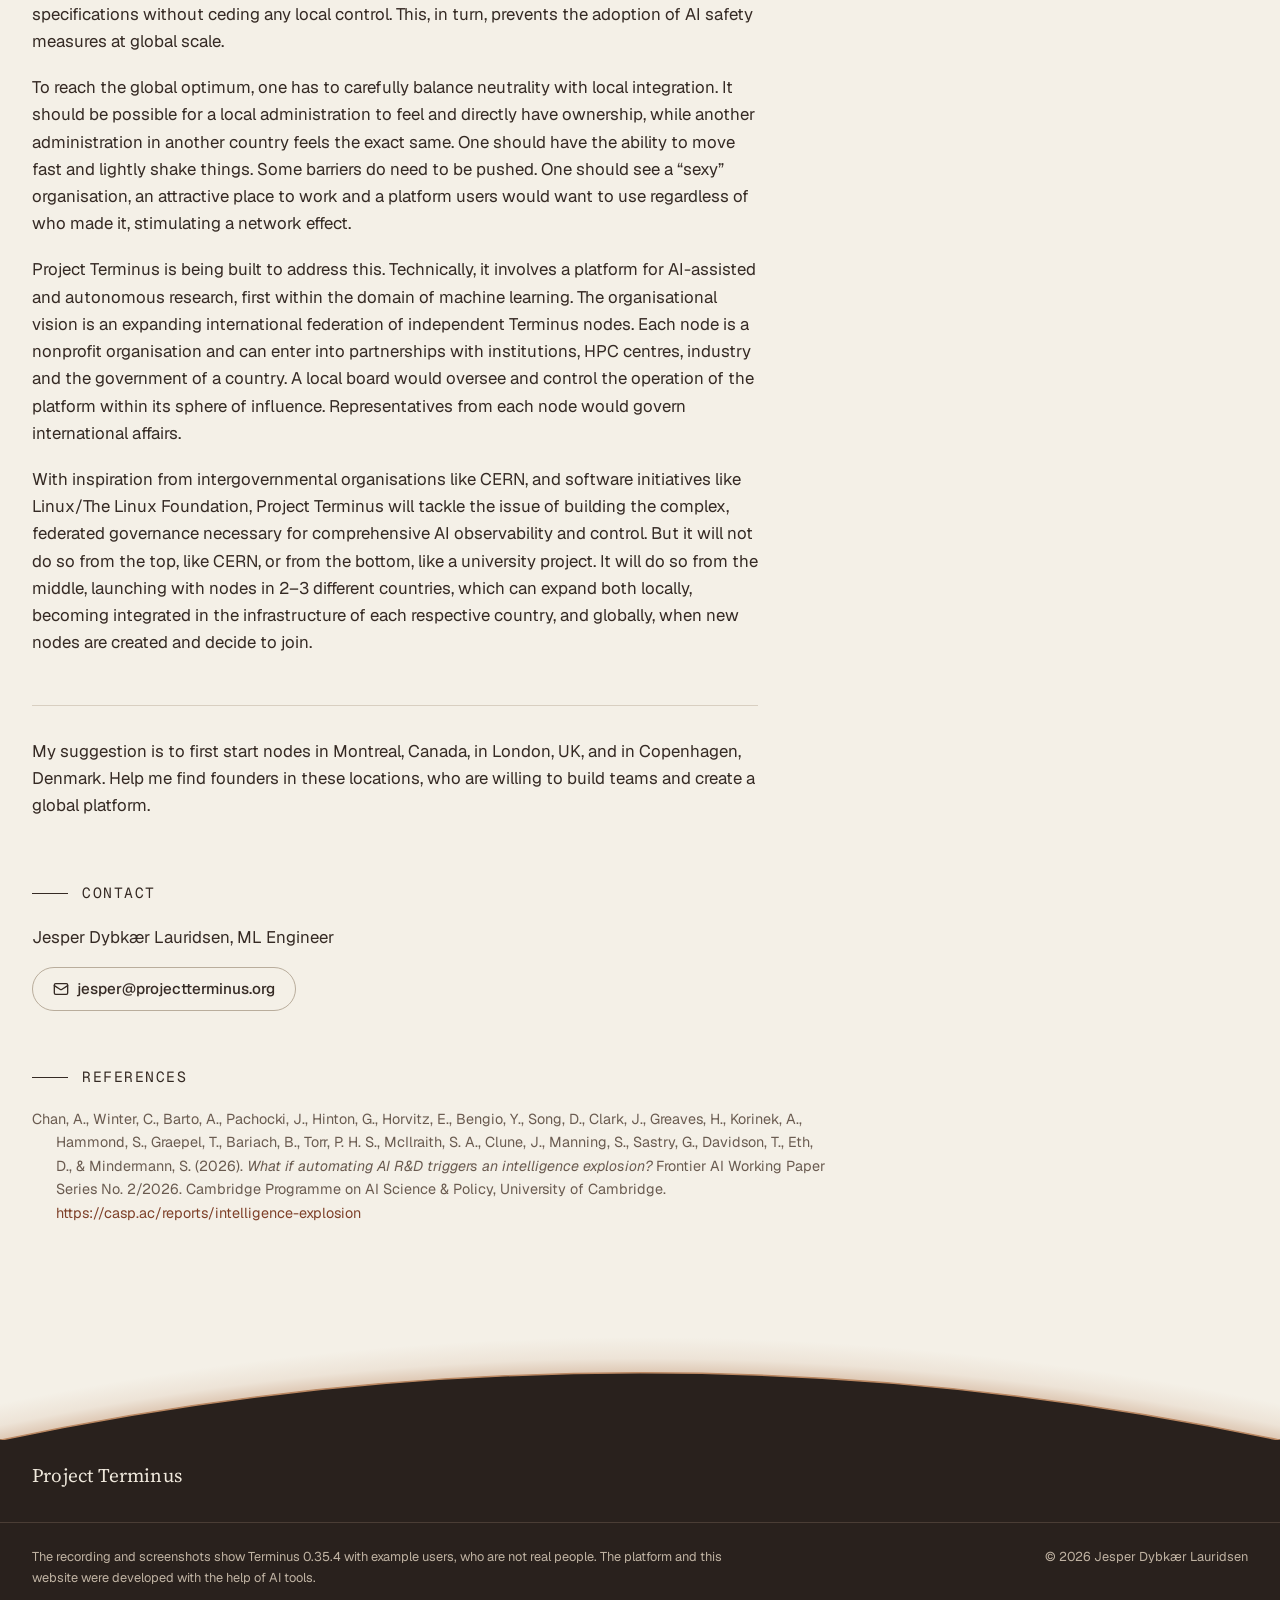
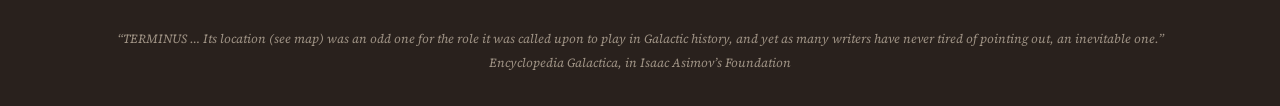
==== commit 6d78ef5b: "Publish 2026-11-25 (source a4a3cfd)" ====
--- a/thesis/index.html
+++ b/thesis/index.html
@@ -1,3 +1,3 @@
 <!DOCTYPE html><html lang="en"><head><meta charset="utf-8"><meta http-equiv="Content-Security-Policy" content="default-src 'none'; script-src 'self'; img-src 'self'; media-src 'self'; style-src 'self'; font-src 'self'; base-uri 'none'; form-action 'none'; require-trusted-types-for 'script'; trusted-types 'none'"><meta name="viewport" content="width=device-width, initial-scale=1"><meta name="description" content="The founding thesis of Project Terminus, by Jesper Dybkær Lauridsen: why AI-assisted research needs a platform governed by the research community."><meta name="referrer" content="no-referrer"><meta name="color-scheme" content="light"><meta name="theme-color" content="#f4f0e7"><title>Founding Thesis · Project Terminus</title><link rel="preload" href="/fonts/source-serif-4-opsz.woff2" as="font" type="font/woff2" crossorigin><link rel="preload" href="/fonts/geist-latin-wght-normal.woff2" as="font" type="font/woff2" crossorigin><link rel="stylesheet" href="/_astro/Base.CXzDjbP7.css"></head><body class="min-h-dvh bg-ivory text-umber antialiased"><a href="#main" class="sr-only focus:not-sr-only focus:fixed focus:top-3 focus:left-3 focus:z-50 focus:bg-paper focus:px-3 focus:py-2">Skip to the content</a><header class="border-b border-stone"><div class="wrap flex flex-wrap items-center justify-between gap-x-8 gap-y-3 py-4 sm:py-5"><a href="/" class="text-umber no-underline hover:text-umber" aria-label="Project Terminus, home"><span class="font-serif text-[1.2rem] leading-none tracking-[0.01em]">Project Terminus</span></a><nav aria-label="Main"><ul class="flex flex-wrap gap-x-6 gap-y-1 text-[0.95rem]"><li><a href="/thesis/" class="text-umber no-underline hover:text-sienna-deep hover:underline">Thesis</a></li><li><a href="https://app.projectterminus.org/research/sign-up" class="text-umber no-underline hover:text-sienna-deep hover:underline">Request access</a></li><li><a href="https://app.projectterminus.org/" class="text-umber no-underline hover:text-sienna-deep hover:underline">Sign in</a></li></ul></nav></div></header><main id="main"><article aria-labelledby="thesis-title" class="wrap pt-16 pb-20 sm:pt-24 sm:pb-24"><p class="kicker">Project Terminus</p><h1 id="thesis-title" class="mt-6 text-[clamp(2.2rem,4.6vw,3.4rem)] leading-[1.08] tracking-[-0.015em]">Founding Thesis</h1><p class="mt-4 text-muted">Jesper Dybkær Lauridsen · November 2026</p><div class="mt-6"><a href="/thesis.pdf" class="inline-flex items-center justify-center gap-2 whitespace-nowrap rounded-full font-medium no-underline transition-colors focus-visible:outline-2 focus-visible:outline-offset-3 focus-visible:outline-sienna [&amp;_svg]:size-4 [&amp;_svg]:shrink-0 border border-stone-deep text-umber hover:border-umber hover:text-umber h-11 px-5 text-[0.95rem]"><svg xmlns="http://www.w3.org/2000/svg" width="24" height="24" viewBox="0 0 24 24" fill="none" stroke="currentColor" stroke-width="2" stroke-linecap="round" stroke-linejoin="round" class="lucide lucide-download" aria-hidden="true"><path d="M12 15V3"></path><path d="M21 15v4a2 2 0 0 1-2 2H5a2 2 0 0 1-2-2v-4"></path><path d="m7 10 5 5 5-5"></path></svg>
           Download the PDF
-        </a></div><div class="copy prose-ed mt-12"><p>AI-assisted and autonomous research is here, and it raises a range of issues.</p><ul><li>The researcher wants utility: useful tools and platforms that can connect their ideas, experience and data with compute resources, from workstations to supercomputers. They want to be able to efficiently share their work and collaborate with researchers across the globe. And they want to be certain that their work is respected, cited and not used against their intentions or outside their control.</li><li>The institutional administrator or politician wants to support research while upholding the law and protecting sensitive data and IP. They want to maintain sovereignty and prevent brain drain. And they want to make sure that there is a system of governance and control that they can stand behind.</li><li>The sysadmin and operator of an HPC centre wants to support research, but they are extremely reluctant to install new software on their premises if that software is commercial or proprietary, if they don’t understand it, or if it would take away agency and control over their expensive hardware.</li><li>AI safety researchers and institutes are fighting hard to underline the necessity of comprehensive observability, auditing, control and the ability for global response to adverse events involving AI, especially autonomous AI.<blockquote class="mt-3 border-l-2 border-stone-deep pl-4 font-serif text-[1rem] leading-relaxed text-muted">“As humans become less involved in AI R&amp;D, they could lose both the opportunities and expertise needed to identify and fix problems.” <a class="font-sans text-[0.85rem] whitespace-nowrap" href="#references">(Chan et al., 2026, p. 6)</a></blockquote></li></ul><p>Despite the overwhelming demand, no approach has yet adequately addressed all these needs.</p><ul><li>Tech giants, frontier labs and Silicon Valley startups can deliver the utility, but they fail to deliver on most other factors.</li><li>A “CERN for AI” could have the ambition, but coordinating this would take too long when we need it now, and it would require an incredible feat of diplomatic will.<blockquote class="mt-3 border-l-2 border-stone-deep pl-4 font-serif text-[1rem] leading-relaxed text-muted">“Legal, institutional, and physical safeguards can take years to establish and would come too late if preparations began only after such capabilities had already arrived. Many preparations therefore need to start now.” <a class="font-sans text-[0.85rem] whitespace-nowrap" href="#references">(Chan et al., 2026, p. 8)</a></blockquote></li><li>Local institutions can develop solutions to some of these issues, namely practical utility for researchers while satisfying local administrators. Because they are integrated with local infrastructure, they have the trust and can be allowed to install capable software on, for example, university HPC premises.</li></ul><p>Local solutions have difficulty attracting the talent and funding necessary to compete with VC-backed startups. But even if they have the talent and funding, they find themselves in a local optimum: The local integration that allows for a platform to exist locally is exactly what prevents it from gaining adoption globally, because you would need to convince an institution on the other side of the planet that they should join your platform and become second-class citizens to your success story, when they could just as well build their own platform to their specifications without ceding any local control. This, in turn, prevents the adoption of AI safety measures at global scale.</p><p>To reach the global optimum, one has to carefully balance neutrality with local integration. It should be possible for a local administration to feel and directly have ownership, while another administration in another country feels the exact same. One should have the ability to move fast and lightly shake things. Some barriers do need to be pushed. One should see a “sexy” organisation, an attractive place to work and a platform users would want to use regardless of who made it, stimulating a network effect.</p><p>Project Terminus is being built to address this. Technically, it involves a platform for AI-assisted and autonomous research, first within the domain of machine learning. The organisational vision is an expanding international federation of independent Terminus nodes. Each node is a nonprofit organisation and can enter into partnerships with institutions, HPC centres, industry and the government of a country. A local board would oversee and control the operation of the platform within its sphere of influence. Representatives from each node would govern international affairs.</p><p>With inspiration from intergovernmental organisations like CERN, and software initiatives like Linux/The Linux Foundation, Project Terminus will tackle the issue of building the complex, federated governance necessary for comprehensive AI observability and control. But it will not do so from the top, like CERN, or from the bottom, like a university project. It will do so from the middle, launching with nodes in 2–3 different countries, which can expand both locally, becoming integrated in the infrastructure of each respective country, and globally, when new nodes are created and decide to join.</p></div><section aria-label="Closing" class="copy mt-12 border-t border-stone pt-8"><p>My suggestion is to first start nodes in Montreal, Canada, in London, UK, and in Copenhagen, Denmark. Help me find founders in these locations, who are willing to build teams and create a global platform.</p></section><section aria-labelledby="thesis-contact" class="mt-16"><h2 id="thesis-contact" class="kicker">Contact</h2><p class="mt-5 text-[1.05rem] leading-relaxed">Jesper Dybkær Lauridsen, ML Engineer</p><div class="mt-4"><a href="mailto:jesper@projectterminus.org" class="inline-flex items-center justify-center gap-2 whitespace-nowrap rounded-full font-medium no-underline transition-colors focus-visible:outline-2 focus-visible:outline-offset-3 focus-visible:outline-sienna [&amp;_svg]:size-4 [&amp;_svg]:shrink-0 border border-stone-deep text-umber hover:border-umber hover:text-umber h-11 px-5 text-[0.95rem]"><svg xmlns="http://www.w3.org/2000/svg" width="24" height="24" viewBox="0 0 24 24" fill="none" stroke="currentColor" stroke-width="2" stroke-linecap="round" stroke-linejoin="round" class="lucide lucide-mail" aria-hidden="true"><path d="m22 7-8.991 5.727a2 2 0 0 1-2.009 0L2 7"></path><rect x="2" y="4" width="20" height="16" rx="2"></rect></svg>jesper@projectterminus.org</a></div></section><section id="references" aria-labelledby="thesis-references" class="mt-14 scroll-mt-4"><h2 id="thesis-references" class="kicker">References</h2><p class="mt-5 max-w-[80ch] pl-6 -indent-6 text-[0.9rem] leading-relaxed text-muted">Chan, A., Winter, C., Barto, A., Pachocki, J., Hinton, G., Horvitz, E., Bengio, Y., Song, D., Clark, J., Greaves, H., Korinek, A., Hammond, S., Graepel, T., Bariach, B., Torr, P. H. S., McIlraith, S. A., Clune, J., Manning, S., Sastry, G., Davidson, T., Eth, D., &amp; Mindermann, S. (2026). <i>What if automating AI R&amp;D triggers an intelligence explosion?</i> Frontier AI Working Paper Series No. 2/2026. Cambridge Programme on AI Science &amp; Policy, University of Cambridge. <a href="https://casp.ac/reports/intelligence-explosion">https://casp.ac/reports/intelligence-explosion</a></p></section></article></main><footer class="mt-4"><svg class="planet" viewBox="0 -28 1000 80.66" width="1000" height="80.66" aria-hidden="true" focusable="false"><defs><radialGradient id="planet-atmosphere" gradientUnits="userSpaceOnUse" cx="500" cy="2400" r="2428"><stop class="planet-haze planet-haze--rim" offset="0.98847"></stop><stop class="planet-haze planet-haze--thin" offset="0.99308"></stop><stop class="planet-haze planet-haze--out" offset="1"></stop></radialGradient></defs><circle class="planet-atmosphere" cx="500" cy="2400" r="2428" fill="url(#planet-atmosphere)"></circle><path class="planet-body" d="M0 52.66 A2400 2400 0 0 1 1000 52.66 V80.66 H0 Z"></path><path class="planet-rim" d="M0 52.66 A2400 2400 0 0 1 1000 52.66"></path></svg><div class="bg-night text-on-night"><div class="wrap pt-6 pb-8"><span class="font-serif text-[1.2rem] leading-none tracking-[0.01em] text-on-night">Project Terminus</span></div><div class="border-t border-night-line"><div class="wrap py-6 text-[0.8rem] leading-relaxed text-on-night-muted"><div class="flex flex-col gap-2 md:flex-row md:justify-between md:gap-10"><p class="max-w-[90ch]">The recording shows Terminus 0.35.4 and the screenshots Terminus 0.35.2, with example users, who are not real people. The platform and this website were developed with the help of AI tools.</p><p class="shrink-0">© 2026 Jesper Dybkær Lauridsen</p></div><p class="mt-10 pb-2 text-center font-serif text-[0.78rem] text-night-quiet italic"><span class="block">“TERMINUS … Its location (see map) was an odd one for the role it was called upon to play in Galactic history, and yet as many writers have never tired of pointing out, an inevitable one.”</span><span class="mt-1 block">Encyclopedia Galactica, in Isaac Asimov’s <cite>Foundation</cite></span></p></div></div></div></footer></body></html>+        </a></div><div class="copy prose-ed mt-12"><p>AI-assisted and autonomous research is here, and it raises a range of issues.</p><ul><li>The researcher wants utility: useful tools and platforms that can connect their ideas, experience and data with compute resources, from workstations to supercomputers. They want to be able to efficiently share their work and collaborate with researchers across the globe. And they want to be certain that their work is respected, cited and not used against their intentions or outside their control.</li><li>The institutional administrator or politician wants to support research while upholding the law and protecting sensitive data and IP. They want to maintain sovereignty and prevent brain drain. And they want to make sure that there is a system of governance and control that they can stand behind.</li><li>The sysadmin and operator of an HPC centre wants to support research, but they are extremely reluctant to install new software on their premises if that software is commercial or proprietary, if they don’t understand it, or if it would take away agency and control over their expensive hardware.</li><li>AI safety researchers and institutes are fighting hard to underline the necessity of comprehensive observability, auditing, control and the ability for global response to adverse events involving AI, especially autonomous AI.<blockquote class="mt-3 border-l-2 border-stone-deep pl-4 font-serif text-[1rem] leading-relaxed text-muted">“As humans become less involved in AI R&amp;D, they could lose both the opportunities and expertise needed to identify and fix problems.” <a class="font-sans text-[0.85rem] whitespace-nowrap" href="#references">(Chan et al., 2026, p. 6)</a></blockquote></li></ul><p>Despite the overwhelming demand, no approach has yet adequately addressed all these needs.</p><ul><li>Tech giants, frontier labs and Silicon Valley startups can deliver the utility, but they fail to deliver on most other factors.</li><li>A “CERN for AI” could have the ambition, but coordinating this would take too long when we need it now, and it would require an incredible feat of diplomatic will.<blockquote class="mt-3 border-l-2 border-stone-deep pl-4 font-serif text-[1rem] leading-relaxed text-muted">“Legal, institutional, and physical safeguards can take years to establish and would come too late if preparations began only after such capabilities had already arrived. Many preparations therefore need to start now.” <a class="font-sans text-[0.85rem] whitespace-nowrap" href="#references">(Chan et al., 2026, p. 8)</a></blockquote></li><li>Local institutions can develop solutions to some of these issues, namely practical utility for researchers while satisfying local administrators. Because they are integrated with local infrastructure, they have the trust and can be allowed to install capable software on, for example, university HPC premises.</li></ul><p>Local solutions have difficulty attracting the talent and funding necessary to compete with VC-backed startups. But even if they have the talent and funding, they find themselves in a local optimum: The local integration that allows for a platform to exist locally is exactly what prevents it from gaining adoption globally, because you would need to convince an institution on the other side of the planet that they should join your platform and become second-class citizens to your success story, when they could just as well build their own platform to their specifications without ceding any local control. This, in turn, prevents the adoption of AI safety measures at global scale.</p><p>To reach the global optimum, one has to carefully balance neutrality with local integration. It should be possible for a local administration to feel and directly have ownership, while another administration in another country feels the exact same. One should have the ability to move fast and lightly shake things. Some barriers do need to be pushed. One should see a “sexy” organisation, an attractive place to work and a platform users would want to use regardless of who made it, stimulating a network effect.</p><p>Project Terminus is being built to address this. Technically, it involves a platform for AI-assisted and autonomous research, first within the domain of machine learning. The organisational vision is an expanding international federation of independent Terminus nodes. Each node is a nonprofit organisation and can enter into partnerships with institutions, HPC centres, industry and the government of a country. A local board would oversee and control the operation of the platform within its sphere of influence. Representatives from each node would govern international affairs.</p><p>With inspiration from intergovernmental organisations like CERN, and software initiatives like Linux/The Linux Foundation, Project Terminus will tackle the issue of building the complex, federated governance necessary for comprehensive AI observability and control. But it will not do so from the top, like CERN, or from the bottom, like a university project. It will do so from the middle, launching with nodes in 2–3 different countries, which can expand both locally, becoming integrated in the infrastructure of each respective country, and globally, when new nodes are created and decide to join.</p></div><section aria-label="Closing" class="copy mt-12 border-t border-stone pt-8"><p>My suggestion is to first start nodes in Montreal, Canada, in London, UK, and in Copenhagen, Denmark. Help me find founders in these locations, who are willing to build teams and create a global platform.</p></section><section aria-labelledby="thesis-contact" class="mt-16"><h2 id="thesis-contact" class="kicker">Contact</h2><p class="mt-5 text-[1.05rem] leading-relaxed">Jesper Dybkær Lauridsen, ML Engineer</p><div class="mt-4"><a href="mailto:jesper@projectterminus.org" class="inline-flex items-center justify-center gap-2 whitespace-nowrap rounded-full font-medium no-underline transition-colors focus-visible:outline-2 focus-visible:outline-offset-3 focus-visible:outline-sienna [&amp;_svg]:size-4 [&amp;_svg]:shrink-0 border border-stone-deep text-umber hover:border-umber hover:text-umber h-11 px-5 text-[0.95rem]"><svg xmlns="http://www.w3.org/2000/svg" width="24" height="24" viewBox="0 0 24 24" fill="none" stroke="currentColor" stroke-width="2" stroke-linecap="round" stroke-linejoin="round" class="lucide lucide-mail" aria-hidden="true"><path d="m22 7-8.991 5.727a2 2 0 0 1-2.009 0L2 7"></path><rect x="2" y="4" width="20" height="16" rx="2"></rect></svg>jesper@projectterminus.org</a></div></section><section id="references" aria-labelledby="thesis-references" class="mt-14 scroll-mt-4"><h2 id="thesis-references" class="kicker">References</h2><p class="mt-5 max-w-[80ch] pl-6 -indent-6 text-[0.9rem] leading-relaxed text-muted">Chan, A., Winter, C., Barto, A., Pachocki, J., Hinton, G., Horvitz, E., Bengio, Y., Song, D., Clark, J., Greaves, H., Korinek, A., Hammond, S., Graepel, T., Bariach, B., Torr, P. H. S., McIlraith, S. A., Clune, J., Manning, S., Sastry, G., Davidson, T., Eth, D., &amp; Mindermann, S. (2026). <i>What if automating AI R&amp;D triggers an intelligence explosion?</i> Frontier AI Working Paper Series No. 2/2026. Cambridge Programme on AI Science &amp; Policy, University of Cambridge. <a href="https://casp.ac/reports/intelligence-explosion">https://casp.ac/reports/intelligence-explosion</a></p></section></article></main><footer class="mt-4"><svg class="planet" viewBox="0 -28 1000 80.66" width="1000" height="80.66" aria-hidden="true" focusable="false"><defs><radialGradient id="planet-atmosphere" gradientUnits="userSpaceOnUse" cx="500" cy="2400" r="2428"><stop class="planet-haze planet-haze--rim" offset="0.98847"></stop><stop class="planet-haze planet-haze--thin" offset="0.99308"></stop><stop class="planet-haze planet-haze--out" offset="1"></stop></radialGradient></defs><circle class="planet-atmosphere" cx="500" cy="2400" r="2428" fill="url(#planet-atmosphere)"></circle><path class="planet-body" d="M0 52.66 A2400 2400 0 0 1 1000 52.66 V80.66 H0 Z"></path><path class="planet-rim" d="M0 52.66 A2400 2400 0 0 1 1000 52.66"></path></svg><div class="bg-night text-on-night"><div class="wrap pt-6 pb-8"><span class="font-serif text-[1.2rem] leading-none tracking-[0.01em] text-on-night">Project Terminus</span></div><div class="border-t border-night-line"><div class="wrap py-6 text-[0.8rem] leading-relaxed text-on-night-muted"><div class="flex flex-col gap-2 md:flex-row md:justify-between md:gap-10"><p class="max-w-[90ch]">The recording and screenshots show Terminus 0.35.4 with example users, who are not real people. The platform and this website were developed with the help of AI tools.</p><p class="shrink-0">© 2026 Jesper Dybkær Lauridsen</p></div><p class="mt-10 pb-2 text-center font-serif text-[0.78rem] text-night-quiet italic"><span class="block">“TERMINUS … Its location (see map) was an odd one for the role it was called upon to play in Galactic history, and yet as many writers have never tired of pointing out, an inevitable one.”</span><span class="mt-1 block">Encyclopedia Galactica, in Isaac Asimov’s <cite>Foundation</cite></span></p></div></div></div></footer></body></html>
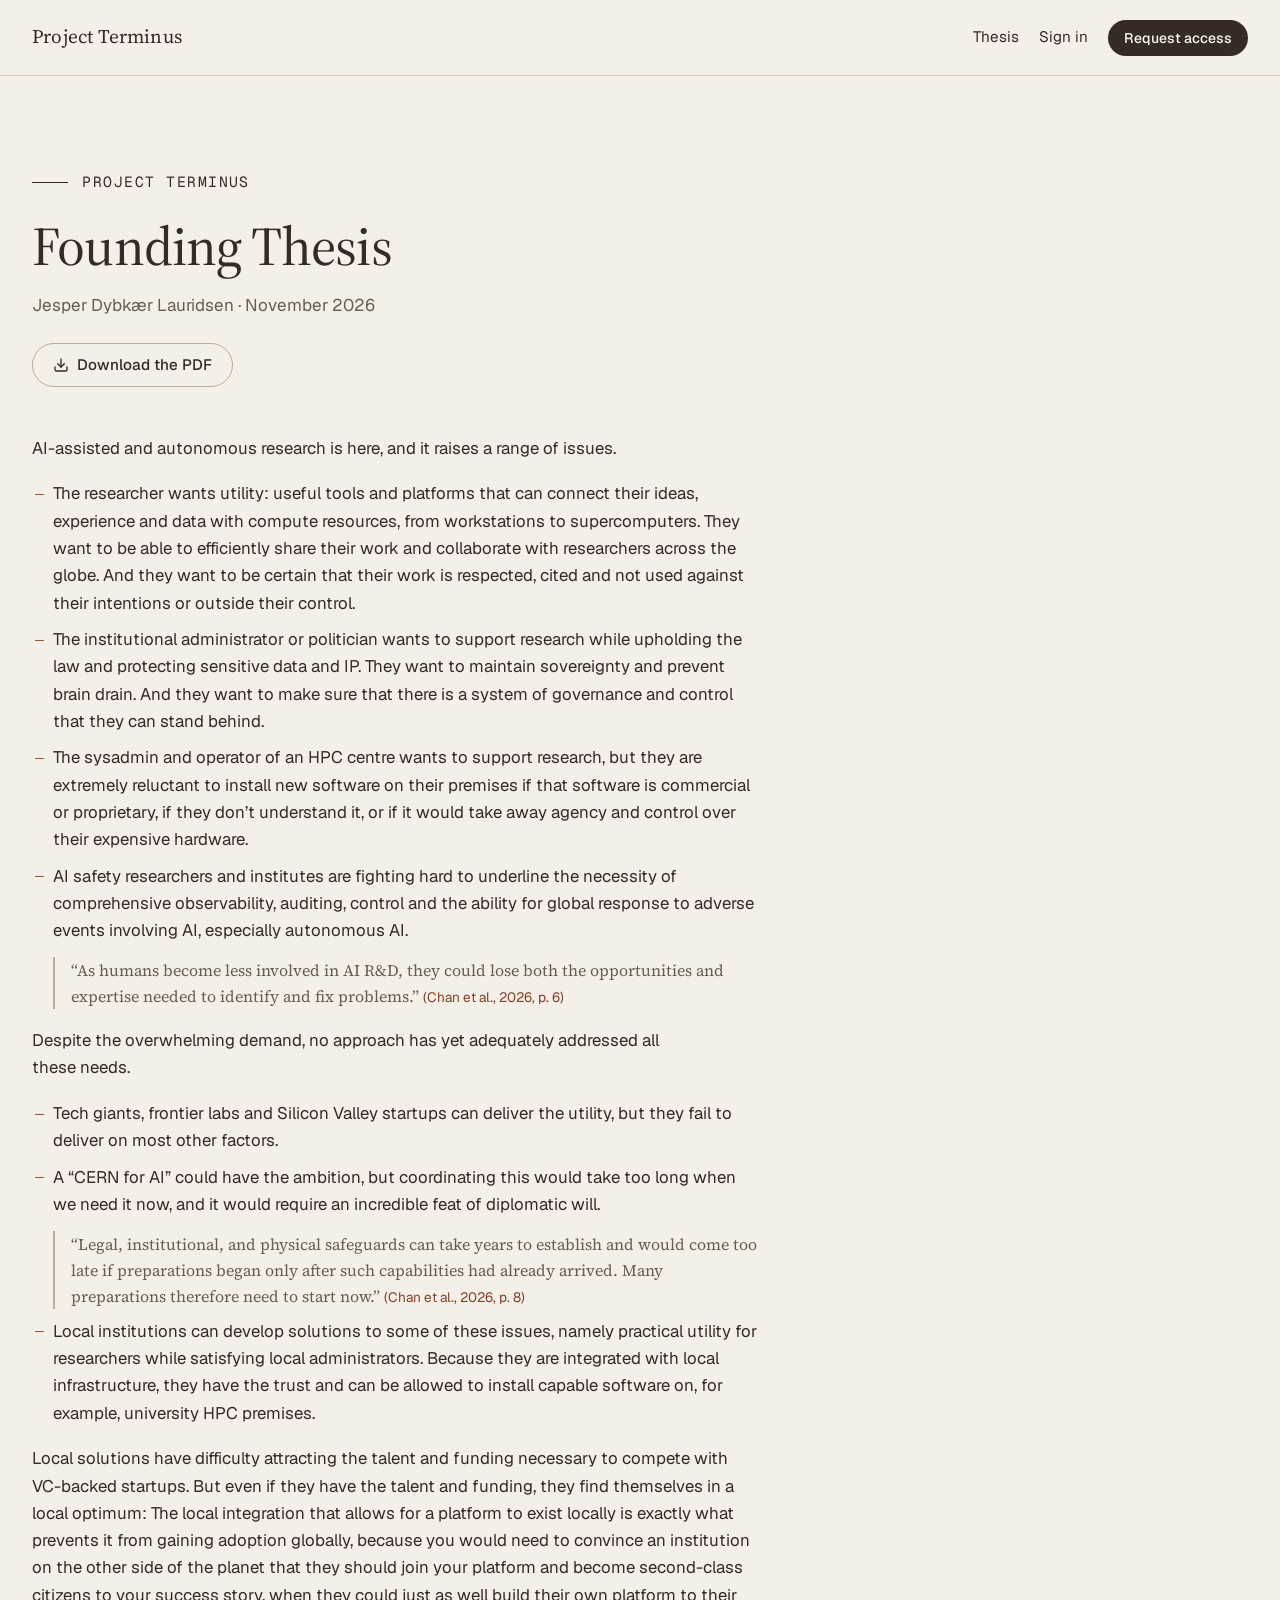
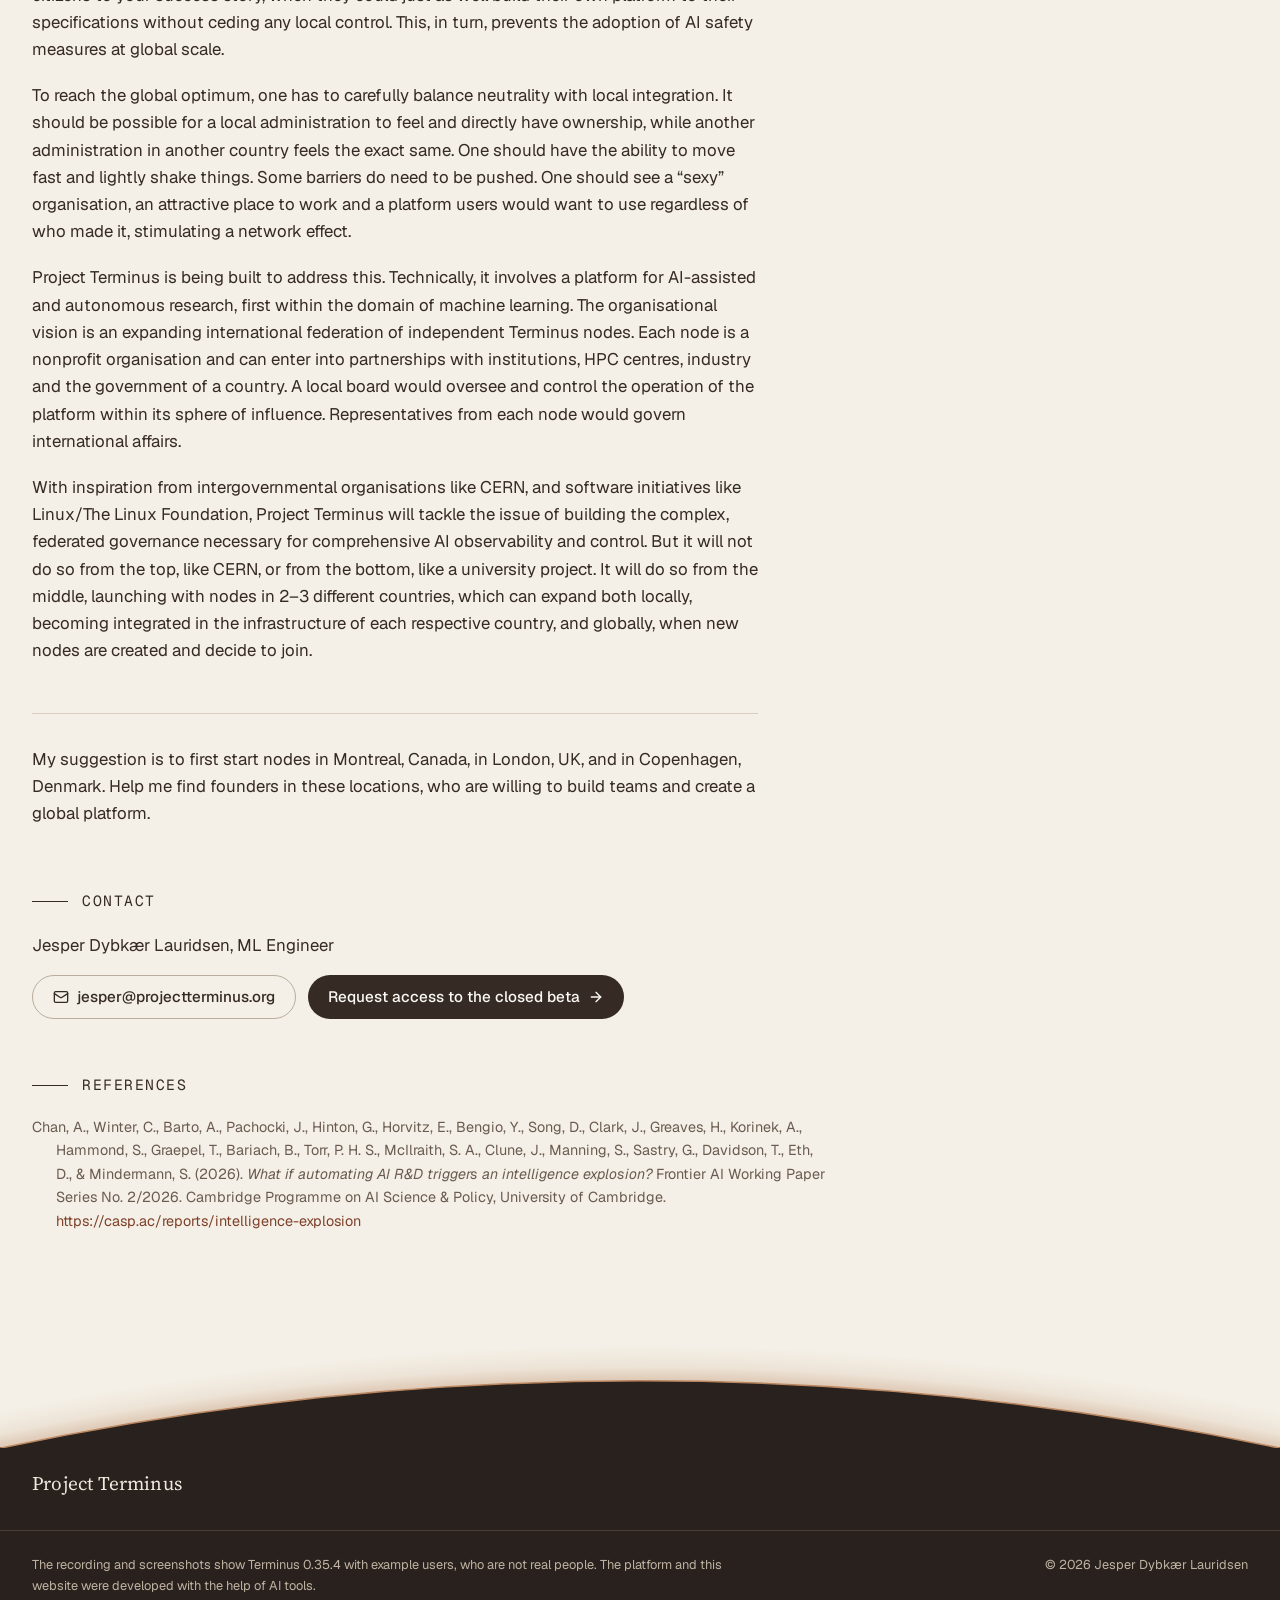
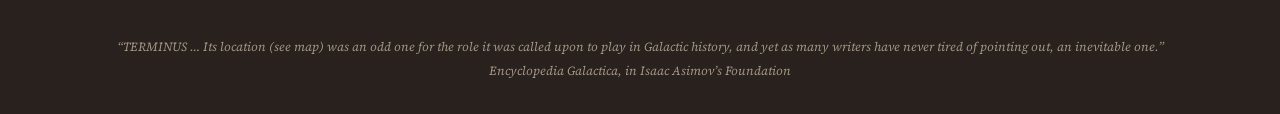
==== commit e7e18a4e: "Publish 2026-11-27 (source 6770b36)" ====
--- a/thesis/index.html
+++ b/thesis/index.html
@@ -1,3 +1,5 @@
-<!DOCTYPE html><html lang="en"><head><meta charset="utf-8"><meta http-equiv="Content-Security-Policy" content="default-src 'none'; script-src 'self'; img-src 'self'; media-src 'self'; style-src 'self'; font-src 'self'; base-uri 'none'; form-action 'none'; require-trusted-types-for 'script'; trusted-types 'none'"><meta name="viewport" content="width=device-width, initial-scale=1"><meta name="description" content="The founding thesis of Project Terminus, by Jesper Dybkær Lauridsen: why AI-assisted research needs a platform governed by the research community."><meta name="referrer" content="no-referrer"><meta name="color-scheme" content="light"><meta name="theme-color" content="#f4f0e7"><title>Founding Thesis · Project Terminus</title><link rel="preload" href="/fonts/source-serif-4-opsz.woff2" as="font" type="font/woff2" crossorigin><link rel="preload" href="/fonts/geist-latin-wght-normal.woff2" as="font" type="font/woff2" crossorigin><link rel="stylesheet" href="/_astro/Base.CXzDjbP7.css"></head><body class="min-h-dvh bg-ivory text-umber antialiased"><a href="#main" class="sr-only focus:not-sr-only focus:fixed focus:top-3 focus:left-3 focus:z-50 focus:bg-paper focus:px-3 focus:py-2">Skip to the content</a><header class="border-b border-stone"><div class="wrap flex flex-wrap items-center justify-between gap-x-8 gap-y-3 py-4 sm:py-5"><a href="/" class="text-umber no-underline hover:text-umber" aria-label="Project Terminus, home"><span class="font-serif text-[1.2rem] leading-none tracking-[0.01em]">Project Terminus</span></a><nav aria-label="Main"><ul class="flex flex-wrap gap-x-6 gap-y-1 text-[0.95rem]"><li><a href="/thesis/" class="text-umber no-underline hover:text-sienna-deep hover:underline">Thesis</a></li><li><a href="https://app.projectterminus.org/research/sign-up" class="text-umber no-underline hover:text-sienna-deep hover:underline">Request access</a></li><li><a href="https://app.projectterminus.org/" class="text-umber no-underline hover:text-sienna-deep hover:underline">Sign in</a></li></ul></nav></div></header><main id="main"><article aria-labelledby="thesis-title" class="wrap pt-16 pb-20 sm:pt-24 sm:pb-24"><p class="kicker">Project Terminus</p><h1 id="thesis-title" class="mt-6 text-[clamp(2.2rem,4.6vw,3.4rem)] leading-[1.08] tracking-[-0.015em]">Founding Thesis</h1><p class="mt-4 text-muted">Jesper Dybkær Lauridsen · November 2026</p><div class="mt-6"><a href="/thesis.pdf" class="inline-flex items-center justify-center gap-2 whitespace-nowrap rounded-full font-medium no-underline transition-colors focus-visible:outline-2 focus-visible:outline-offset-3 focus-visible:outline-sienna [&amp;_svg]:size-4 [&amp;_svg]:shrink-0 border border-stone-deep text-umber hover:border-umber hover:text-umber h-11 px-5 text-[0.95rem]"><svg xmlns="http://www.w3.org/2000/svg" width="24" height="24" viewBox="0 0 24 24" fill="none" stroke="currentColor" stroke-width="2" stroke-linecap="round" stroke-linejoin="round" class="lucide lucide-download" aria-hidden="true"><path d="M12 15V3"></path><path d="M21 15v4a2 2 0 0 1-2 2H5a2 2 0 0 1-2-2v-4"></path><path d="m7 10 5 5 5-5"></path></svg>
+<!DOCTYPE html><html lang="en"><head><meta charset="utf-8"><meta http-equiv="Content-Security-Policy" content="default-src 'none'; script-src 'self'; img-src 'self'; media-src 'self'; style-src 'self'; font-src 'self'; base-uri 'none'; form-action 'none'; require-trusted-types-for 'script'; trusted-types 'none'"><meta name="viewport" content="width=device-width, initial-scale=1"><meta name="description" content="The founding thesis of Project Terminus, by Jesper Dybkær Lauridsen: why AI-assisted research needs a platform governed by the research community."><meta name="referrer" content="no-referrer"><meta name="color-scheme" content="light"><meta name="theme-color" content="#f4f0e7"><title>Founding Thesis · Project Terminus</title><meta property="og:type" content="website"><meta property="og:site_name" content="Project Terminus"><meta property="og:title" content="Founding Thesis · Project Terminus"><meta property="og:description" content="The founding thesis of Project Terminus, by Jesper Dybkær Lauridsen: why AI-assisted research needs a platform governed by the research community."><meta property="og:url" content="https://projectterminus.org/thesis/"><meta property="og:image" content="https://projectterminus.org/og.jpg"><meta property="og:image:width" content="1200"><meta property="og:image:height" content="630"><meta property="og:image:alt" content="Project Terminus, in closed beta: the headline beside the review page of an AI draft."><meta name="twitter:card" content="summary_large_image"><link rel="icon" href="/favicon.svg" type="image/svg+xml"><link rel="icon" href="/favicon-32.png" type="image/png" sizes="32x32"><link rel="apple-touch-icon" href="/apple-touch-icon.png"><link rel="preload" href="/fonts/source-serif-4-opsz.woff2" as="font" type="font/woff2" crossorigin><link rel="preload" href="/fonts/geist-latin-wght-normal.woff2" as="font" type="font/woff2" crossorigin><link rel="stylesheet" href="/_astro/Base.fpsDo928.css"></head><body class="min-h-dvh bg-ivory text-umber antialiased"><a href="#main" class="sr-only focus:not-sr-only focus:fixed focus:top-3 focus:left-3 focus:z-50 focus:bg-paper focus:px-3 focus:py-2">Skip to the content</a><header class="border-b border-stone"><div class="wrap flex flex-wrap items-center justify-between gap-x-8 gap-y-3 py-3 sm:py-4"><a href="/" class="py-2 text-umber no-underline hover:text-umber" aria-label="Project Terminus, home"><span class="font-serif text-[1.2rem] leading-none tracking-[0.01em]">Project Terminus</span></a><nav aria-label="Main"><ul class="flex flex-wrap items-center gap-x-5 gap-y-1 text-[0.95rem]"><li><a href="/thesis/" class="inline-block py-2 text-umber no-underline hover:text-sienna-deep hover:underline">Thesis</a></li><li><a href="https://app.projectterminus.org/" class="inline-block py-2 text-umber no-underline hover:text-sienna-deep hover:underline">Sign in</a></li><li><a href="https://app.projectterminus.org/research/sign-up" class="inline-flex items-center justify-center gap-2 whitespace-nowrap rounded-full font-medium no-underline transition-colors focus-visible:outline-2 focus-visible:outline-offset-3 focus-visible:outline-sienna [&amp;_svg]:size-4 [&amp;_svg]:shrink-0 bg-umber text-paper hover:bg-sienna-deep hover:text-paper h-9 px-4 text-sm">Request access</a></li></ul></nav></div></header><main id="main"><article aria-labelledby="thesis-title" class="wrap pt-16 pb-20 sm:pt-24 sm:pb-24"><p class="kicker">Project Terminus</p><h1 id="thesis-title" class="mt-6 text-[clamp(2.2rem,4.6vw,3.4rem)] leading-[1.08] tracking-[-0.015em]">Founding Thesis</h1><p class="mt-4 text-muted">Jesper Dybkær Lauridsen · November 2026</p><div class="mt-6"><a href="/thesis.pdf" class="inline-flex items-center justify-center gap-2 whitespace-nowrap rounded-full font-medium no-underline transition-colors focus-visible:outline-2 focus-visible:outline-offset-3 focus-visible:outline-sienna [&amp;_svg]:size-4 [&amp;_svg]:shrink-0 border border-stone-deep text-umber hover:border-umber hover:text-umber h-11 px-5 text-[0.95rem]"><svg xmlns="http://www.w3.org/2000/svg" width="24" height="24" viewBox="0 0 24 24" fill="none" stroke="currentColor" stroke-width="2" stroke-linecap="round" stroke-linejoin="round" class="lucide lucide-download" aria-hidden="true"><path d="M12 15V3"></path><path d="M21 15v4a2 2 0 0 1-2 2H5a2 2 0 0 1-2-2v-4"></path><path d="m7 10 5 5 5-5"></path></svg>
           Download the PDF
-        </a></div><div class="copy prose-ed mt-12"><p>AI-assisted and autonomous research is here, and it raises a range of issues.</p><ul><li>The researcher wants utility: useful tools and platforms that can connect their ideas, experience and data with compute resources, from workstations to supercomputers. They want to be able to efficiently share their work and collaborate with researchers across the globe. And they want to be certain that their work is respected, cited and not used against their intentions or outside their control.</li><li>The institutional administrator or politician wants to support research while upholding the law and protecting sensitive data and IP. They want to maintain sovereignty and prevent brain drain. And they want to make sure that there is a system of governance and control that they can stand behind.</li><li>The sysadmin and operator of an HPC centre wants to support research, but they are extremely reluctant to install new software on their premises if that software is commercial or proprietary, if they don’t understand it, or if it would take away agency and control over their expensive hardware.</li><li>AI safety researchers and institutes are fighting hard to underline the necessity of comprehensive observability, auditing, control and the ability for global response to adverse events involving AI, especially autonomous AI.<blockquote class="mt-3 border-l-2 border-stone-deep pl-4 font-serif text-[1rem] leading-relaxed text-muted">“As humans become less involved in AI R&amp;D, they could lose both the opportunities and expertise needed to identify and fix problems.” <a class="font-sans text-[0.85rem] whitespace-nowrap" href="#references">(Chan et al., 2026, p. 6)</a></blockquote></li></ul><p>Despite the overwhelming demand, no approach has yet adequately addressed all these needs.</p><ul><li>Tech giants, frontier labs and Silicon Valley startups can deliver the utility, but they fail to deliver on most other factors.</li><li>A “CERN for AI” could have the ambition, but coordinating this would take too long when we need it now, and it would require an incredible feat of diplomatic will.<blockquote class="mt-3 border-l-2 border-stone-deep pl-4 font-serif text-[1rem] leading-relaxed text-muted">“Legal, institutional, and physical safeguards can take years to establish and would come too late if preparations began only after such capabilities had already arrived. Many preparations therefore need to start now.” <a class="font-sans text-[0.85rem] whitespace-nowrap" href="#references">(Chan et al., 2026, p. 8)</a></blockquote></li><li>Local institutions can develop solutions to some of these issues, namely practical utility for researchers while satisfying local administrators. Because they are integrated with local infrastructure, they have the trust and can be allowed to install capable software on, for example, university HPC premises.</li></ul><p>Local solutions have difficulty attracting the talent and funding necessary to compete with VC-backed startups. But even if they have the talent and funding, they find themselves in a local optimum: The local integration that allows for a platform to exist locally is exactly what prevents it from gaining adoption globally, because you would need to convince an institution on the other side of the planet that they should join your platform and become second-class citizens to your success story, when they could just as well build their own platform to their specifications without ceding any local control. This, in turn, prevents the adoption of AI safety measures at global scale.</p><p>To reach the global optimum, one has to carefully balance neutrality with local integration. It should be possible for a local administration to feel and directly have ownership, while another administration in another country feels the exact same. One should have the ability to move fast and lightly shake things. Some barriers do need to be pushed. One should see a “sexy” organisation, an attractive place to work and a platform users would want to use regardless of who made it, stimulating a network effect.</p><p>Project Terminus is being built to address this. Technically, it involves a platform for AI-assisted and autonomous research, first within the domain of machine learning. The organisational vision is an expanding international federation of independent Terminus nodes. Each node is a nonprofit organisation and can enter into partnerships with institutions, HPC centres, industry and the government of a country. A local board would oversee and control the operation of the platform within its sphere of influence. Representatives from each node would govern international affairs.</p><p>With inspiration from intergovernmental organisations like CERN, and software initiatives like Linux/The Linux Foundation, Project Terminus will tackle the issue of building the complex, federated governance necessary for comprehensive AI observability and control. But it will not do so from the top, like CERN, or from the bottom, like a university project. It will do so from the middle, launching with nodes in 2–3 different countries, which can expand both locally, becoming integrated in the infrastructure of each respective country, and globally, when new nodes are created and decide to join.</p></div><section aria-label="Closing" class="copy mt-12 border-t border-stone pt-8"><p>My suggestion is to first start nodes in Montreal, Canada, in London, UK, and in Copenhagen, Denmark. Help me find founders in these locations, who are willing to build teams and create a global platform.</p></section><section aria-labelledby="thesis-contact" class="mt-16"><h2 id="thesis-contact" class="kicker">Contact</h2><p class="mt-5 text-[1.05rem] leading-relaxed">Jesper Dybkær Lauridsen, ML Engineer</p><div class="mt-4"><a href="mailto:jesper@projectterminus.org" class="inline-flex items-center justify-center gap-2 whitespace-nowrap rounded-full font-medium no-underline transition-colors focus-visible:outline-2 focus-visible:outline-offset-3 focus-visible:outline-sienna [&amp;_svg]:size-4 [&amp;_svg]:shrink-0 border border-stone-deep text-umber hover:border-umber hover:text-umber h-11 px-5 text-[0.95rem]"><svg xmlns="http://www.w3.org/2000/svg" width="24" height="24" viewBox="0 0 24 24" fill="none" stroke="currentColor" stroke-width="2" stroke-linecap="round" stroke-linejoin="round" class="lucide lucide-mail" aria-hidden="true"><path d="m22 7-8.991 5.727a2 2 0 0 1-2.009 0L2 7"></path><rect x="2" y="4" width="20" height="16" rx="2"></rect></svg>jesper@projectterminus.org</a></div></section><section id="references" aria-labelledby="thesis-references" class="mt-14 scroll-mt-4"><h2 id="thesis-references" class="kicker">References</h2><p class="mt-5 max-w-[80ch] pl-6 -indent-6 text-[0.9rem] leading-relaxed text-muted">Chan, A., Winter, C., Barto, A., Pachocki, J., Hinton, G., Horvitz, E., Bengio, Y., Song, D., Clark, J., Greaves, H., Korinek, A., Hammond, S., Graepel, T., Bariach, B., Torr, P. H. S., McIlraith, S. A., Clune, J., Manning, S., Sastry, G., Davidson, T., Eth, D., &amp; Mindermann, S. (2026). <i>What if automating AI R&amp;D triggers an intelligence explosion?</i> Frontier AI Working Paper Series No. 2/2026. Cambridge Programme on AI Science &amp; Policy, University of Cambridge. <a href="https://casp.ac/reports/intelligence-explosion">https://casp.ac/reports/intelligence-explosion</a></p></section></article></main><footer class="mt-4"><svg class="planet" viewBox="0 -28 1000 80.66" width="1000" height="80.66" aria-hidden="true" focusable="false"><defs><radialGradient id="planet-atmosphere" gradientUnits="userSpaceOnUse" cx="500" cy="2400" r="2428"><stop class="planet-haze planet-haze--rim" offset="0.98847"></stop><stop class="planet-haze planet-haze--thin" offset="0.99308"></stop><stop class="planet-haze planet-haze--out" offset="1"></stop></radialGradient></defs><circle class="planet-atmosphere" cx="500" cy="2400" r="2428" fill="url(#planet-atmosphere)"></circle><path class="planet-body" d="M0 52.66 A2400 2400 0 0 1 1000 52.66 V80.66 H0 Z"></path><path class="planet-rim" d="M0 52.66 A2400 2400 0 0 1 1000 52.66"></path></svg><div class="bg-night text-on-night"><div class="wrap pt-6 pb-8"><span class="font-serif text-[1.2rem] leading-none tracking-[0.01em] text-on-night">Project Terminus</span></div><div class="border-t border-night-line"><div class="wrap py-6 text-[0.8rem] leading-relaxed text-on-night-muted"><div class="flex flex-col gap-2 md:flex-row md:justify-between md:gap-10"><p class="max-w-[90ch]">The recording and screenshots show Terminus 0.35.4 with example users, who are not real people. The platform and this website were developed with the help of AI tools.</p><p class="shrink-0">© 2026 Jesper Dybkær Lauridsen</p></div><p class="mt-10 pb-2 text-center font-serif text-[0.78rem] text-night-quiet italic"><span class="block">“TERMINUS … Its location (see map) was an odd one for the role it was called upon to play in Galactic history, and yet as many writers have never tired of pointing out, an inevitable one.”</span><span class="mt-1 block">Encyclopedia Galactica, in Isaac Asimov’s <cite>Foundation</cite></span></p></div></div></div></footer></body></html>+        </a></div><div class="copy prose-ed mt-12"><p>AI-assisted and autonomous research is here, and it raises a range of issues.</p><ul><li>The researcher wants utility: useful tools and platforms that can connect their ideas, experience and data with compute resources, from workstations to supercomputers. They want to be able to efficiently share their work and collaborate with researchers across the globe. And they want to be certain that their work is respected, cited and not used against their intentions or outside their control.</li><li>The institutional administrator or politician wants to support research while upholding the law and protecting sensitive data and IP. They want to maintain sovereignty and prevent brain drain. And they want to make sure that there is a system of governance and control that they can stand behind.</li><li>The sysadmin and operator of an HPC centre wants to support research, but they are extremely reluctant to install new software on their premises if that software is commercial or proprietary, if they don’t understand it, or if it would take away agency and control over their expensive hardware.</li><li>AI safety researchers and institutes are fighting hard to underline the necessity of comprehensive observability, auditing, control and the ability for global response to adverse events involving AI, especially autonomous AI.<blockquote class="mt-3 border-l-2 border-stone-deep pl-4 font-serif text-[1rem] leading-relaxed text-muted">“As humans become less involved in AI R&amp;D, they could lose both the opportunities and expertise needed to identify and fix problems.” <a class="font-sans text-[0.85rem] whitespace-nowrap" href="#references">(Chan et al., 2026, p. 6)</a></blockquote></li></ul><p>Despite the overwhelming demand, no approach has yet adequately addressed all these needs.</p><ul><li>Tech giants, frontier labs and Silicon Valley startups can deliver the utility, but they fail to deliver on most other factors.</li><li>A “CERN for AI” could have the ambition, but coordinating this would take too long when we need it now, and it would require an incredible feat of diplomatic will.<blockquote class="mt-3 border-l-2 border-stone-deep pl-4 font-serif text-[1rem] leading-relaxed text-muted">“Legal, institutional, and physical safeguards can take years to establish and would come too late if preparations began only after such capabilities had already arrived. Many preparations therefore need to start now.” <a class="font-sans text-[0.85rem] whitespace-nowrap" href="#references">(Chan et al., 2026, p. 8)</a></blockquote></li><li>Local institutions can develop solutions to some of these issues, namely practical utility for researchers while satisfying local administrators. Because they are integrated with local infrastructure, they have the trust and can be allowed to install capable software on, for example, university HPC premises.</li></ul><p>Local solutions have difficulty attracting the talent and funding necessary to compete with VC-backed startups. But even if they have the talent and funding, they find themselves in a local optimum: The local integration that allows for a platform to exist locally is exactly what prevents it from gaining adoption globally, because you would need to convince an institution on the other side of the planet that they should join your platform and become second-class citizens to your success story, when they could just as well build their own platform to their specifications without ceding any local control. This, in turn, prevents the adoption of AI safety measures at global scale.</p><p>To reach the global optimum, one has to carefully balance neutrality with local integration. It should be possible for a local administration to feel and directly have ownership, while another administration in another country feels the exact same. One should have the ability to move fast and lightly shake things. Some barriers do need to be pushed. One should see a “sexy” organisation, an attractive place to work and a platform users would want to use regardless of who made it, stimulating a network effect.</p><p>Project Terminus is being built to address this. Technically, it involves a platform for AI-assisted and autonomous research, first within the domain of machine learning. The organisational vision is an expanding international federation of independent Terminus nodes. Each node is a nonprofit organisation and can enter into partnerships with institutions, HPC centres, industry and the government of a country. A local board would oversee and control the operation of the platform within its sphere of influence. Representatives from each node would govern international affairs.</p><p>With inspiration from intergovernmental organisations like CERN, and software initiatives like Linux/The Linux Foundation, Project Terminus will tackle the issue of building the complex, federated governance necessary for comprehensive AI observability and control. But it will not do so from the top, like CERN, or from the bottom, like a university project. It will do so from the middle, launching with nodes in 2–3 different countries, which can expand both locally, becoming integrated in the infrastructure of each respective country, and globally, when new nodes are created and decide to join.</p></div><section aria-label="Closing" class="copy mt-12 border-t border-stone pt-8"><p>My suggestion is to first start nodes in Montreal, Canada, in London, UK, and in Copenhagen, Denmark. Help me find founders in these locations, who are willing to build teams and create a global platform.</p></section><section aria-labelledby="thesis-contact" class="mt-16"><h2 id="thesis-contact" class="kicker">Contact</h2><p class="mt-5 text-[1.05rem] leading-relaxed">Jesper Dybkær Lauridsen, ML Engineer</p><div class="mt-4 flex flex-wrap gap-3"><a href="mailto:jesper@projectterminus.org" class="inline-flex items-center justify-center gap-2 whitespace-nowrap rounded-full font-medium no-underline transition-colors focus-visible:outline-2 focus-visible:outline-offset-3 focus-visible:outline-sienna [&amp;_svg]:size-4 [&amp;_svg]:shrink-0 border border-stone-deep text-umber hover:border-umber hover:text-umber h-11 px-5 text-[0.95rem]"><svg xmlns="http://www.w3.org/2000/svg" width="24" height="24" viewBox="0 0 24 24" fill="none" stroke="currentColor" stroke-width="2" stroke-linecap="round" stroke-linejoin="round" class="lucide lucide-mail" aria-hidden="true"><path d="m22 7-8.991 5.727a2 2 0 0 1-2.009 0L2 7"></path><rect x="2" y="4" width="20" height="16" rx="2"></rect></svg>jesper@projectterminus.org</a><a href="https://app.projectterminus.org/research/sign-up" class="inline-flex items-center justify-center gap-2 whitespace-nowrap rounded-full font-medium no-underline transition-colors focus-visible:outline-2 focus-visible:outline-offset-3 focus-visible:outline-sienna [&amp;_svg]:size-4 [&amp;_svg]:shrink-0 bg-umber text-paper hover:bg-sienna-deep hover:text-paper h-11 px-5 text-[0.95rem]">
+            Request access to the closed beta
+            <svg xmlns="http://www.w3.org/2000/svg" width="24" height="24" viewBox="0 0 24 24" fill="none" stroke="currentColor" stroke-width="2" stroke-linecap="round" stroke-linejoin="round" class="lucide lucide-arrow-right" aria-hidden="true"><path d="M5 12h14"></path><path d="m12 5 7 7-7 7"></path></svg></a></div></section><section id="references" aria-labelledby="thesis-references" class="mt-14 scroll-mt-4"><h2 id="thesis-references" class="kicker">References</h2><p class="mt-5 max-w-[80ch] pl-6 -indent-6 text-[0.9rem] leading-relaxed text-muted">Chan, A., Winter, C., Barto, A., Pachocki, J., Hinton, G., Horvitz, E., Bengio, Y., Song, D., Clark, J., Greaves, H., Korinek, A., Hammond, S., Graepel, T., Bariach, B., Torr, P. H. S., McIlraith, S. A., Clune, J., Manning, S., Sastry, G., Davidson, T., Eth, D., &amp; Mindermann, S. (2026). <i>What if automating AI R&amp;D triggers an intelligence explosion?</i> Frontier AI Working Paper Series No. 2/2026. Cambridge Programme on AI Science &amp; Policy, University of Cambridge. <a href="https://casp.ac/reports/intelligence-explosion">https://casp.ac/reports/intelligence-explosion</a></p></section></article></main><footer class="mt-4"><svg class="planet" viewBox="0 -28 1000 80.66" width="1000" height="80.66" aria-hidden="true" focusable="false"><defs><radialGradient id="planet-atmosphere" gradientUnits="userSpaceOnUse" cx="500" cy="2400" r="2428"><stop class="planet-haze planet-haze--rim" offset="0.98847"></stop><stop class="planet-haze planet-haze--thin" offset="0.99308"></stop><stop class="planet-haze planet-haze--out" offset="1"></stop></radialGradient></defs><circle class="planet-atmosphere" cx="500" cy="2400" r="2428" fill="url(#planet-atmosphere)"></circle><path class="planet-body" d="M0 52.66 A2400 2400 0 0 1 1000 52.66 V80.66 H0 Z"></path><path class="planet-rim" d="M0 52.66 A2400 2400 0 0 1 1000 52.66"></path></svg><div class="bg-night text-on-night"><div class="wrap pt-6 pb-8"><span class="font-serif text-[1.2rem] leading-none tracking-[0.01em] text-on-night">Project Terminus</span></div><div class="border-t border-night-line"><div class="wrap py-6 text-[0.8rem] leading-relaxed text-on-night-muted"><div class="flex flex-col gap-2 md:flex-row md:justify-between md:gap-10"><p class="max-w-[90ch]">The recording and screenshots show Terminus 0.35.4 with example users, who are not real people. The platform and this website were developed with the help of AI tools.</p><p class="shrink-0">© 2026 Jesper Dybkær Lauridsen</p></div><p class="mt-10 pb-2 text-center font-serif text-[0.78rem] text-night-quiet italic"><span class="block">“TERMINUS … Its location (see map) was an odd one for the role it was called upon to play in Galactic history, and yet as many writers have never tired of pointing out, an inevitable one.”</span><span class="mt-1 block">Encyclopedia Galactica, in Isaac Asimov’s <cite>Foundation</cite></span></p></div></div></div></footer></body></html>
--- a/_astro/Base.fpsDo928.css
+++ b/_astro/Base.fpsDo928.css
@@ -0,0 +1,2 @@
+/*! tailwindcss v4.3.3 | MIT License | https://tailwindcss.com */
+@layer properties{@supports (((-webkit-hyphens:none)) and (not (margin-trim:inline))) or ((-moz-orient:inline) and (not (color:rgb(from red r g b)))){*,:before,:after,::backdrop{--tw-rotate-x:initial;--tw-rotate-y:initial;--tw-rotate-z:initial;--tw-skew-x:initial;--tw-skew-y:initial;--tw-border-style:solid;--tw-leading:initial;--tw-font-weight:initial;--tw-tracking:initial;--tw-shadow:0 0 #0000;--tw-shadow-color:initial;--tw-shadow-alpha:100%;--tw-inset-shadow:0 0 #0000;--tw-inset-shadow-color:initial;--tw-inset-shadow-alpha:100%;--tw-ring-color:initial;--tw-ring-shadow:0 0 #0000;--tw-inset-ring-color:initial;--tw-inset-ring-shadow:0 0 #0000;--tw-ring-inset:initial;--tw-ring-offset-width:0px;--tw-ring-offset-color:#fff;--tw-ring-offset-shadow:0 0 #0000;--tw-outline-style:solid;--tw-ease:initial}}}@layer theme{:root,:host{--font-sans:"Geist", system-ui, -apple-system, "Segoe UI", Roboto, Arial, sans-serif;--font-serif:"Source Serif 4", "Iowan Old Style", Georgia, serif;--font-mono:"Geist Mono", ui-monospace, "SFMono-Regular", Menlo, Consolas, monospace;--spacing:.25rem;--text-sm:.875rem;--text-sm--line-height:calc(1.25 / .875);--text-base:1rem;--text-base--line-height:calc(1.5 / 1);--font-weight-medium:500;--leading-relaxed:1.625;--ease-in:cubic-bezier(.4, 0, 1, 1);--ease-out:cubic-bezier(0, 0, .2, 1);--default-transition-duration:.15s;--default-transition-timing-function:cubic-bezier(.4, 0, .2, 1);--default-font-family:var(--font-sans);--default-mono-font-family:var(--font-mono);--color-ivory:#f4f0e7;--color-paper:#fbf9f4;--color-umber:#352a24;--color-muted:#6a5b50;--color-sienna:#9b5438;--color-sienna-deep:#7e4029;--color-stone:#d8cfc1;--color-stone-deep:#b9ad9c;--color-night:#29211d;--color-on-night:#efe8dc;--color-on-night-muted:#bfb2a2;--color-copper:#ba8761;--color-run-base:#8c7f72;--color-run-gate:#9b5438;--color-run-comb:#3f6274;--color-run-abl:#6f8fa0;--color-run-sum:#6b7a3a}}@layer base{*,:after,:before,::backdrop{box-sizing:border-box;border:0 solid;margin:0;padding:0}::file-selector-button{box-sizing:border-box;border:0 solid;margin:0;padding:0}html,:host{-webkit-text-size-adjust:100%;tab-size:4;line-height:1.5;font-family:var(--default-font-family,-apple-system, BlinkMacSystemFont, "Segoe UI", Roboto, "Helvetica Neue", "Noto Sans", Arial, sans-serif, "Apple Color Emoji", "Segoe UI Emoji", "Segoe UI Symbol", "Noto Color Emoji");font-feature-settings:var(--default-font-feature-settings,normal);font-variation-settings:var(--default-font-variation-settings,normal);-webkit-tap-highlight-color:transparent}hr{height:0;color:inherit;border-top-width:1px}abbr:where([title]){text-decoration:underline dotted}h1,h2,h3,h4,h5,h6{font-size:inherit;font-weight:inherit}a{color:inherit;-webkit-text-decoration:inherit;-webkit-text-decoration:inherit;-webkit-text-decoration:inherit;text-decoration:inherit}b,strong{font-weight:bolder}code,kbd,samp,pre{font-family:var(--default-mono-font-family,ui-monospace, SFMono-Regular, Menlo, Monaco, Consolas, "Liberation Mono", "Courier New", monospace);font-feature-settings:var(--default-mono-font-feature-settings,normal);font-variation-settings:var(--default-mono-font-variation-settings,normal);font-size:1em}small{font-size:80%}sub,sup{vertical-align:baseline;font-size:75%;line-height:0;position:relative}sub{bottom:-.25em}sup{top:-.5em}table{text-indent:0;border-color:inherit;border-collapse:collapse}:-moz-focusring:where(:not(iframe)){outline:auto}progress{vertical-align:baseline}summary{display:list-item}ol,ul,menu{list-style:none}img,svg,video,canvas,audio,iframe,embed,object{vertical-align:middle;display:block}img,video{max-width:100%;height:auto}button,input,select,optgroup,textarea{font:inherit;font-feature-settings:inherit;font-variation-settings:inherit;letter-spacing:inherit;color:inherit;opacity:1;background-color:#0000;border-radius:0}::file-selector-button{font:inherit;font-feature-settings:inherit;font-variation-settings:inherit;letter-spacing:inherit;color:inherit;opacity:1;background-color:#0000;border-radius:0}:where(select:is([multiple],[size])) optgroup{font-weight:bolder}:where(select:is([multiple],[size])) optgroup option{padding-inline-start:20px}::file-selector-button{margin-inline-end:4px}::placeholder{opacity:1}@supports (not ((-webkit-appearance:-apple-pay-button))) or (contain-intrinsic-size:1px){::placeholder{color:currentColor}@supports (color:color-mix(in lab, red, red)){::placeholder{color:color-mix(in oklab, currentcolor 50%, transparent)}}}textarea{resize:vertical}::-webkit-search-decoration{-webkit-appearance:none}::-webkit-date-and-time-value{min-height:1lh;text-align:inherit}::-webkit-datetime-edit{display:inline-flex}::-webkit-datetime-edit-fields-wrapper{padding:0}::-webkit-datetime-edit{padding-block:0}::-webkit-datetime-edit-year-field{padding-block:0}::-webkit-datetime-edit-month-field{padding-block:0}::-webkit-datetime-edit-day-field{padding-block:0}::-webkit-datetime-edit-hour-field{padding-block:0}::-webkit-datetime-edit-minute-field{padding-block:0}::-webkit-datetime-edit-second-field{padding-block:0}::-webkit-datetime-edit-millisecond-field{padding-block:0}::-webkit-datetime-edit-meridiem-field{padding-block:0}::-webkit-calendar-picker-indicator{line-height:1}:-moz-ui-invalid{box-shadow:none}button,input:where([type=button],[type=reset],[type=submit]){appearance:button}::file-selector-button{appearance:button}::-webkit-inner-spin-button{height:auto}::-webkit-outer-spin-button{height:auto}[hidden]:where(:not([hidden=until-found])){display:none!important}*,:before,:after{border-color:var(--color-stone)}html{font-family:var(--font-sans);color:var(--color-umber);background:var(--color-ivory);scroll-behavior:smooth;-webkit-text-size-adjust:100%}@media (prefers-reduced-motion:reduce){html{scroll-behavior:auto}}body{background:var(--color-ivory);font-size:1.0625rem;line-height:1.6}a{color:var(--color-sienna-deep);text-underline-offset:3px;text-decoration-thickness:1px}a:hover{color:var(--color-umber)}:focus-visible{outline:2px solid var(--color-sienna);outline-offset:3px}h1,h2,h3{font-family:var(--font-serif);font-optical-sizing:auto;text-wrap:balance;font-weight:450;line-height:1.15}p{text-wrap:pretty}::selection{background:#e7d6c4}}@layer components{.annotation{font-family:var(--font-mono);letter-spacing:.08em;text-transform:uppercase;color:var(--color-muted);font-size:.75rem;line-height:1.5}.kicker{font-family:var(--font-mono);letter-spacing:.1em;text-transform:uppercase;align-items:center;gap:.9rem;font-size:.92rem;font-weight:400;line-height:1.4;display:flex}.kicker:before{content:"";border-top:1.5px solid;width:2.25rem}.kicker b{color:var(--color-sienna);font-weight:500}.kicker-dark b{color:var(--color-copper)}.status{border:1px solid var(--color-stone-deep);border-radius:999px;align-items:center;gap:.55rem;padding:.2rem .8rem .2rem .65rem;font-size:.85rem;font-weight:500;line-height:1.5;display:inline-flex}.status>span{background:var(--color-sienna);border-radius:999px;width:.45rem;height:.45rem}.shadow-frame{box-shadow:0 1px 2px #352a240f,0 18px 40px -18px #352a2447}.step-title{align-items:baseline;gap:.7rem;font-size:1.35rem;display:flex}.step-number{font-family:var(--font-serif);font-variant-numeric:lining-nums;color:var(--color-sienna)}.copy{max-width:66ch;font-size:1.05rem;line-height:1.625}.copy>*+*{margin-top:1.25rem}.prose-ed>*+*{margin-top:1.1em}.prose-ed h2{margin-top:2.2em;font-size:1.75rem}.prose-ed h3{margin-top:1.6em;font-size:1.25rem}.prose-ed ul,.prose-ed ol{padding-left:1.25em}.prose-ed ul{list-style:none}.prose-ed ul>li{position:relative}.prose-ed ul>li:before{content:"";border-top:1px solid var(--color-sienna);width:.5em;position:absolute;top:.8em;left:-1.05em}.prose-ed ol{list-style:decimal}.prose-ed li+li{margin-top:.55em}.prose-ed li::marker{color:var(--color-muted);font-family:var(--font-mono);font-size:.85em}.wrap{max-width:1320px;margin-inline:auto;padding-inline:1rem}@media (width>=640px){.wrap{padding-inline:2rem}}.plate{border:1px solid var(--color-stone);background-color:var(--color-paper);background-image:linear-gradient(90deg,#352a2408 1px,#0000 1px),linear-gradient(#352a2408 1px,#0000 1px);background-position:-1px -1px;background-size:28px 28px;border-radius:4px;position:relative}.plate:before,.plate:after{content:"";border-color:var(--color-stone-deep);border-style:solid;width:10px;height:10px;position:absolute}.plate:before{border-width:1px 0 0 1px;top:8px;left:8px}.plate:after{border-width:0 1px 1px 0;bottom:8px;right:8px}.planet{width:100%;height:auto;margin-bottom:-1px;display:block;overflow:hidden}.planet-haze{stop-color:var(--color-copper)}.planet-haze--rim{stop-opacity:.38}.planet-haze--thin{stop-opacity:.12}.planet-haze--out{stop-opacity:0}.planet-body{fill:var(--color-night)}.planet-rim{fill:none;stroke:var(--color-copper);stroke-width:1.5px;vector-effect:non-scaling-stroke}}@layer utilities{.visible{visibility:visible}.sr-only{clip-path:inset(50%);white-space:nowrap;border-width:0;width:1px;height:1px;margin:-1px;padding:0;position:absolute;overflow:hidden}.fixed{position:fixed}.relative{position:relative}.static{position:static}.container{width:100%}@media (width>=40rem){.container{max-width:40rem}}@media (width>=48rem){.container{max-width:48rem}}@media (width>=64rem){.container{max-width:64rem}}@media (width>=80rem){.container{max-width:80rem}}@media (width>=96rem){.container{max-width:96rem}}.mt-1{margin-top:var(--spacing)}.mt-2{margin-top:calc(var(--spacing) * 2)}.mt-3{margin-top:calc(var(--spacing) * 3)}.mt-4{margin-top:calc(var(--spacing) * 4)}.mt-5{margin-top:calc(var(--spacing) * 5)}.mt-6{margin-top:calc(var(--spacing) * 6)}.mt-7{margin-top:calc(var(--spacing) * 7)}.mt-8{margin-top:calc(var(--spacing) * 8)}.mt-10{margin-top:calc(var(--spacing) * 10)}.mt-12{margin-top:calc(var(--spacing) * 12)}.mt-14{margin-top:calc(var(--spacing) * 14)}.mt-16{margin-top:calc(var(--spacing) * 16)}.block{display:block}.contents{display:contents}.flex{display:flex}.grid{display:grid}.hidden{display:none}.inline{display:inline}.inline-block{display:inline-block}.inline-flex{display:inline-flex}.table{display:table}.h-9{height:calc(var(--spacing) * 9)}.h-11{height:calc(var(--spacing) * 11)}.h-12{height:calc(var(--spacing) * 12)}.h-auto{height:auto}.min-h-dvh{min-height:100dvh}.w-full{width:100%}.max-w-\[24ch\]{max-width:24ch}.max-w-\[40ch\]{max-width:40ch}.max-w-\[80ch\]{max-width:80ch}.max-w-\[90ch\]{max-width:90ch}.shrink{flex-shrink:1}.shrink-0{flex-shrink:0}.transform{transform:var(--tw-rotate-x,) var(--tw-rotate-y,) var(--tw-rotate-z,) var(--tw-skew-x,) var(--tw-skew-y,)}.scroll-mt-4{scroll-margin-top:calc(var(--spacing) * 4)}.flex-col{flex-direction:column}.flex-wrap{flex-wrap:wrap}.items-center{align-items:center}.justify-between{justify-content:space-between}.justify-center{justify-content:center}.gap-2{gap:calc(var(--spacing) * 2)}.gap-3{gap:calc(var(--spacing) * 3)}.gap-x-5{column-gap:calc(var(--spacing) * 5)}.gap-x-8{column-gap:calc(var(--spacing) * 8)}.gap-y-1{row-gap:var(--spacing)}.gap-y-3{row-gap:calc(var(--spacing) * 3)}.gap-y-12{row-gap:calc(var(--spacing) * 12)}.overflow-hidden{overflow:hidden}.rounded-\[4px\]{border-radius:4px}.rounded-full{border-radius:2147483647px}.border{border-style:var(--tw-border-style);border-width:1px}.border-t{border-top-style:var(--tw-border-style);border-top-width:1px}.border-b{border-bottom-style:var(--tw-border-style);border-bottom-width:1px}.border-l-2{border-left-style:var(--tw-border-style);border-left-width:2px}.border-night-line{border-color:#4a3d35}.border-stone{border-color:#d8cfc1}.border-stone-deep{border-color:#b9ad9c}.bg-ivory{background-color:#f4f0e7}.bg-night{background-color:#29211d}.bg-on-night{background-color:#efe8dc}.bg-paper{background-color:#fbf9f4}.bg-umber{background-color:#352a24}.px-4{padding-inline:calc(var(--spacing) * 4)}.px-5{padding-inline:calc(var(--spacing) * 5)}.px-6{padding-inline:calc(var(--spacing) * 6)}.py-2{padding-block:calc(var(--spacing) * 2)}.py-3{padding-block:calc(var(--spacing) * 3)}.py-6{padding-block:calc(var(--spacing) * 6)}.pt-6{padding-top:calc(var(--spacing) * 6)}.pt-8{padding-top:calc(var(--spacing) * 8)}.pt-12{padding-top:calc(var(--spacing) * 12)}.pt-16{padding-top:calc(var(--spacing) * 16)}.pb-2{padding-bottom:calc(var(--spacing) * 2)}.pb-8{padding-bottom:calc(var(--spacing) * 8)}.pb-16{padding-bottom:calc(var(--spacing) * 16)}.pb-20{padding-bottom:calc(var(--spacing) * 20)}.pl-4{padding-left:calc(var(--spacing) * 4)}.pl-6{padding-left:calc(var(--spacing) * 6)}.text-center{text-align:center}.-indent-6{text-indent:calc(var(--spacing) * -6)}.font-sans{font-family:var(--font-sans)}.font-serif{font-family:var(--font-serif)}.text-base{font-size:var(--text-base);line-height:var(--tw-leading,var(--text-base--line-height))}.text-sm{font-size:var(--text-sm);line-height:var(--tw-leading,var(--text-sm--line-height))}.text-\[0\.8rem\]{font-size:.8rem}.text-\[0\.9rem\]{font-size:.9rem}.text-\[0\.78rem\]{font-size:.78rem}.text-\[0\.85rem\]{font-size:.85rem}.text-\[0\.95rem\]{font-size:.95rem}.text-\[1\.2rem\]{font-size:1.2rem}.text-\[1\.05rem\]{font-size:1.05rem}.text-\[1rem\]{font-size:1rem}.text-\[clamp\(1\.7rem\,3vw\,2\.3rem\)\]{font-size:clamp(1.7rem,3vw,2.3rem)}.text-\[clamp\(2\.2rem\,4\.6vw\,3\.4rem\)\]{font-size:clamp(2.2rem,4.6vw,3.4rem)}.text-\[clamp\(2\.3rem\,4\.6vw\,3\.9rem\)\]{font-size:clamp(2.3rem,4.6vw,3.9rem)}.leading-\[1\.06\]{--tw-leading:1.06;line-height:1.06}.leading-\[1\.08\]{--tw-leading:1.08;line-height:1.08}.leading-\[1\.15\]{--tw-leading:1.15;line-height:1.15}.leading-none{--tw-leading:1;line-height:1}.leading-relaxed{--tw-leading:var(--leading-relaxed);line-height:var(--leading-relaxed)}.font-medium{--tw-font-weight:var(--font-weight-medium);font-weight:var(--font-weight-medium)}.tracking-\[-0\.015em\]{--tw-tracking:-.015em;letter-spacing:-.015em}.tracking-\[-0\.018em\]{--tw-tracking:-.018em;letter-spacing:-.018em}.tracking-\[0\.01em\]{--tw-tracking:.01em;letter-spacing:.01em}.text-wrap{text-wrap:wrap}.whitespace-nowrap{white-space:nowrap}.text-muted{color:#6a5b50}.text-night{color:#29211d}.text-night-quiet{color:#a09486}.text-on-night{color:#efe8dc}.text-on-night-muted{color:#bfb2a2}.text-paper{color:#fbf9f4}.text-umber{color:#352a24}.italic{font-style:italic}.no-underline{text-decoration-line:none}.underline{text-decoration-line:underline}.antialiased{-webkit-font-smoothing:antialiased;-moz-osx-font-smoothing:grayscale}.ring{--tw-ring-shadow:var(--tw-ring-inset,) 0 0 0 calc(1px + var(--tw-ring-offset-width)) var(--tw-ring-color,currentcolor);box-shadow:var(--tw-inset-shadow), var(--tw-inset-ring-shadow), var(--tw-ring-offset-shadow), var(--tw-ring-shadow), var(--tw-shadow)}.outline{outline-style:var(--tw-outline-style);outline-width:1px}.transition-colors{transition-property:color,background-color,border-color,outline-color,text-decoration-color,fill,stroke,--tw-gradient-from,--tw-gradient-via,--tw-gradient-to;transition-timing-function:var(--tw-ease,var(--default-transition-timing-function));transition-duration:var(--tw-duration,var(--default-transition-duration))}.ease-in{--tw-ease:var(--ease-in);transition-timing-function:var(--ease-in)}.ease-out{--tw-ease:var(--ease-out);transition-timing-function:var(--ease-out)}@media (hover:hover){.hover\:border-copper:hover{border-color:#ba8761}.hover\:border-umber:hover{border-color:#352a24}.hover\:bg-copper:hover{background-color:#ba8761}.hover\:bg-sienna-deep:hover{background-color:#7e4029}.hover\:text-night:hover{color:#29211d}.hover\:text-on-night:hover{color:#efe8dc}.hover\:text-paper:hover{color:#fbf9f4}.hover\:text-sienna-deep:hover{color:#7e4029}.hover\:text-umber:hover{color:#352a24}.hover\:underline:hover{text-decoration-line:underline}}.focus\:not-sr-only:focus{clip-path:none;white-space:normal;width:auto;height:auto;margin:0;padding:0;position:static;overflow:visible}.focus\:fixed:focus{position:fixed}.focus\:top-3:focus{top:calc(var(--spacing) * 3)}.focus\:left-3:focus{left:calc(var(--spacing) * 3)}.focus\:z-50:focus{z-index:50}.focus\:bg-paper:focus{background-color:#fbf9f4}.focus\:px-3:focus{padding-inline:calc(var(--spacing) * 3)}.focus\:py-2:focus{padding-block:calc(var(--spacing) * 2)}.focus-visible\:outline-2:focus-visible{outline-style:var(--tw-outline-style);outline-width:2px}.focus-visible\:outline-offset-3:focus-visible{outline-offset:3px}.focus-visible\:outline-sienna:focus-visible{outline-color:#9b5438}@media (prefers-reduced-motion:reduce){.motion-reduce\:block{display:block}.motion-reduce\:hidden{display:none}}@media (width>=40rem){.sm\:mt-14{margin-top:calc(var(--spacing) * 14)}.sm\:flex-row{flex-direction:row}.sm\:flex-wrap{flex-wrap:wrap}.sm\:py-4{padding-block:calc(var(--spacing) * 4)}.sm\:pt-16{padding-top:calc(var(--spacing) * 16)}.sm\:pt-20{padding-top:calc(var(--spacing) * 20)}.sm\:pt-24{padding-top:calc(var(--spacing) * 24)}.sm\:pb-20{padding-bottom:calc(var(--spacing) * 20)}.sm\:pb-24{padding-bottom:calc(var(--spacing) * 24)}}@media (width>=48rem){.md\:grid-cols-3{grid-template-columns:repeat(3,minmax(0,1fr))}.md\:flex-row{flex-direction:row}.md\:justify-between{justify-content:space-between}.md\:gap-10{gap:calc(var(--spacing) * 10)}}.\[\&_svg\]\:size-4 svg{width:calc(var(--spacing) * 4);height:calc(var(--spacing) * 4)}.\[\&_svg\]\:shrink-0 svg{flex-shrink:0}}@font-face{font-family:"Source Serif 4";font-style:normal;font-weight:200 900;font-display:swap;src:url(/fonts/source-serif-4-opsz.woff2)format("woff2")}@font-face{font-family:"Source Serif 4";font-style:italic;font-weight:200 900;font-display:swap;src:url(/fonts/source-serif-4-opsz-italic.woff2)format("woff2")}@font-face{font-family:Geist;font-style:normal;font-weight:100 900;font-display:swap;src:url(/fonts/geist-latin-wght-normal.woff2)format("woff2")}@font-face{font-family:Geist;font-style:italic;font-weight:100 900;font-display:swap;src:url(/fonts/geist-latin-wght-italic.woff2)format("woff2")}@font-face{font-family:Geist Mono;font-style:normal;font-weight:100 900;font-display:swap;src:url(/fonts/geist-mono-latin-wght-normal.woff2)format("woff2")}:root{color-scheme:light}@property --tw-rotate-x{syntax:"*";inherits:false}@property --tw-rotate-y{syntax:"*";inherits:false}@property --tw-rotate-z{syntax:"*";inherits:false}@property --tw-skew-x{syntax:"*";inherits:false}@property --tw-skew-y{syntax:"*";inherits:false}@property --tw-border-style{syntax:"*";inherits:false;initial-value:solid}@property --tw-leading{syntax:"*";inherits:false}@property --tw-font-weight{syntax:"*";inherits:false}@property --tw-tracking{syntax:"*";inherits:false}@property --tw-shadow{syntax:"*";inherits:false;initial-value:0 0 #0000}@property --tw-shadow-color{syntax:"*";inherits:false}@property --tw-shadow-alpha{syntax:"<percentage>";inherits:false;initial-value:100%}@property --tw-inset-shadow{syntax:"*";inherits:false;initial-value:0 0 #0000}@property --tw-inset-shadow-color{syntax:"*";inherits:false}@property --tw-inset-shadow-alpha{syntax:"<percentage>";inherits:false;initial-value:100%}@property --tw-ring-color{syntax:"*";inherits:false}@property --tw-ring-shadow{syntax:"*";inherits:false;initial-value:0 0 #0000}@property --tw-inset-ring-color{syntax:"*";inherits:false}@property --tw-inset-ring-shadow{syntax:"*";inherits:false;initial-value:0 0 #0000}@property --tw-ring-inset{syntax:"*";inherits:false}@property --tw-ring-offset-width{syntax:"<length>";inherits:false;initial-value:0}@property --tw-ring-offset-color{syntax:"*";inherits:false;initial-value:#fff}@property --tw-ring-offset-shadow{syntax:"*";inherits:false;initial-value:0 0 #0000}@property --tw-outline-style{syntax:"*";inherits:false;initial-value:solid}@property --tw-ease{syntax:"*";inherits:false}
